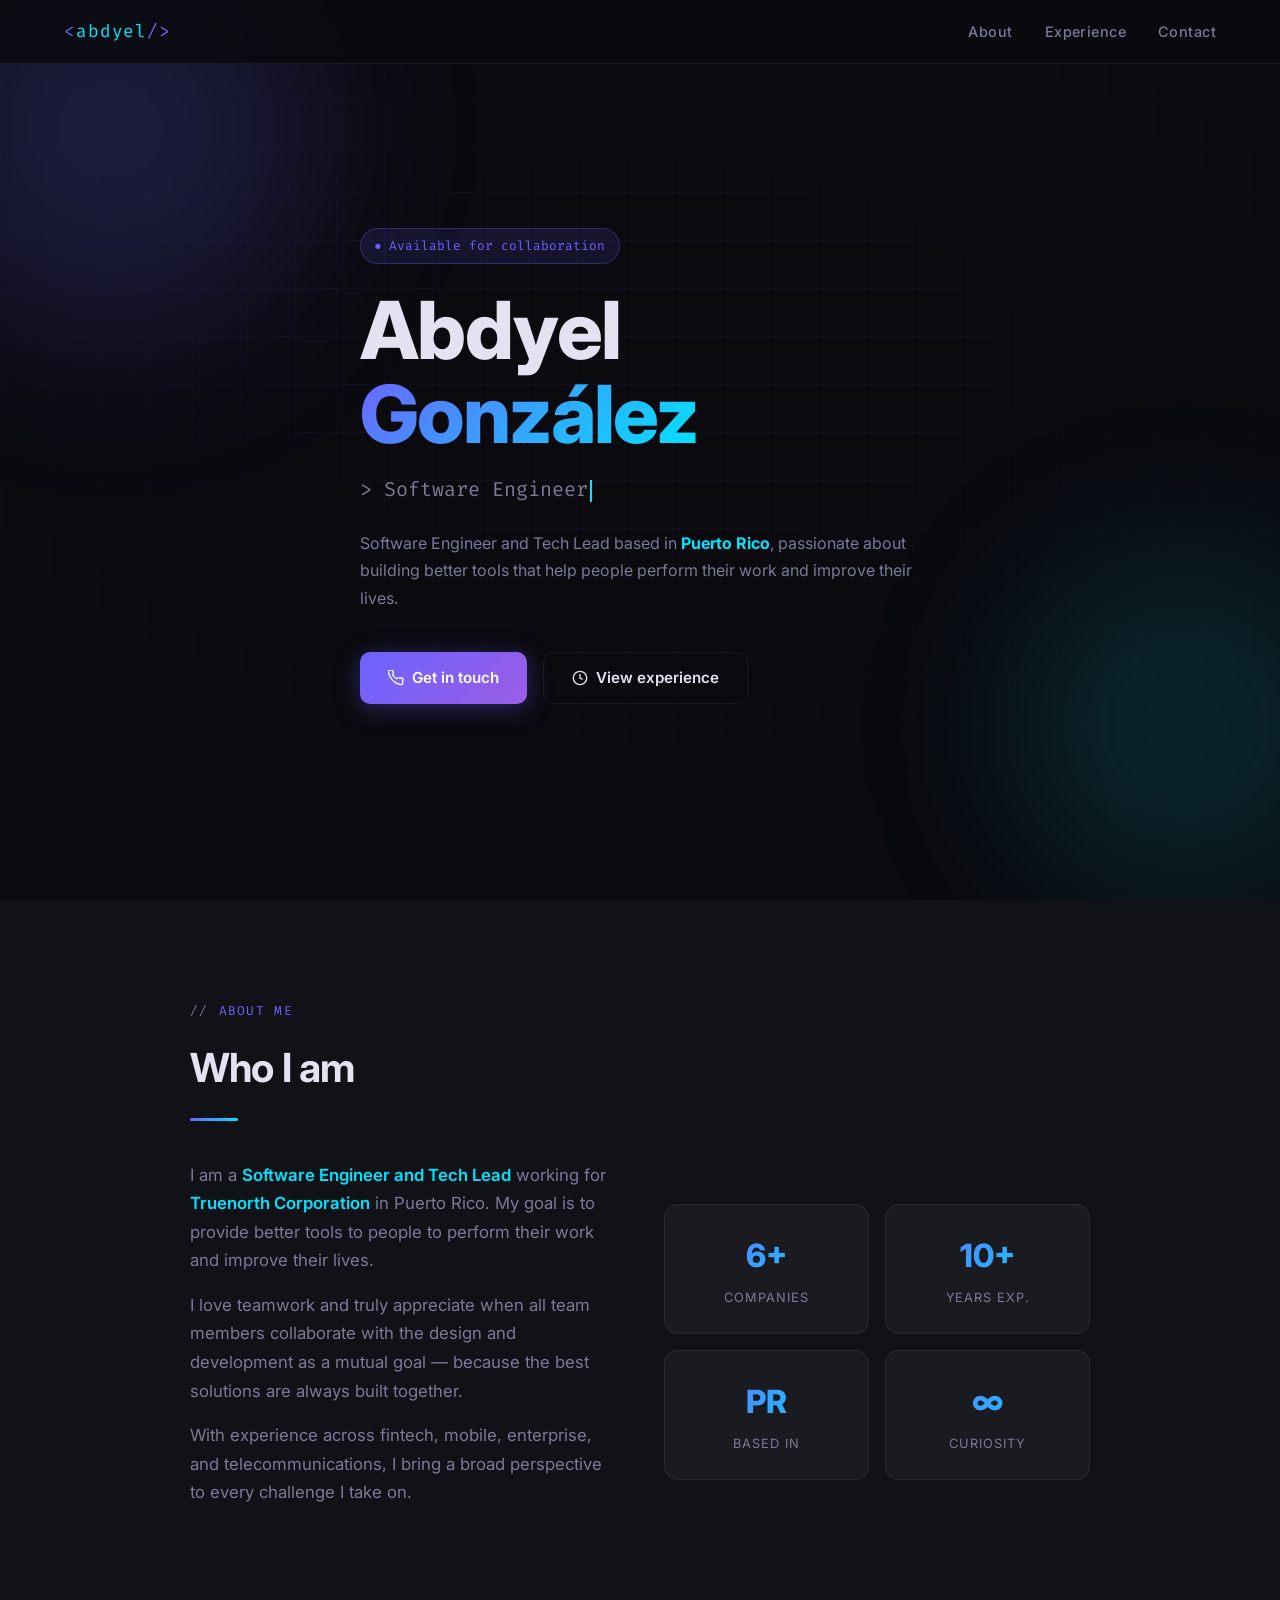
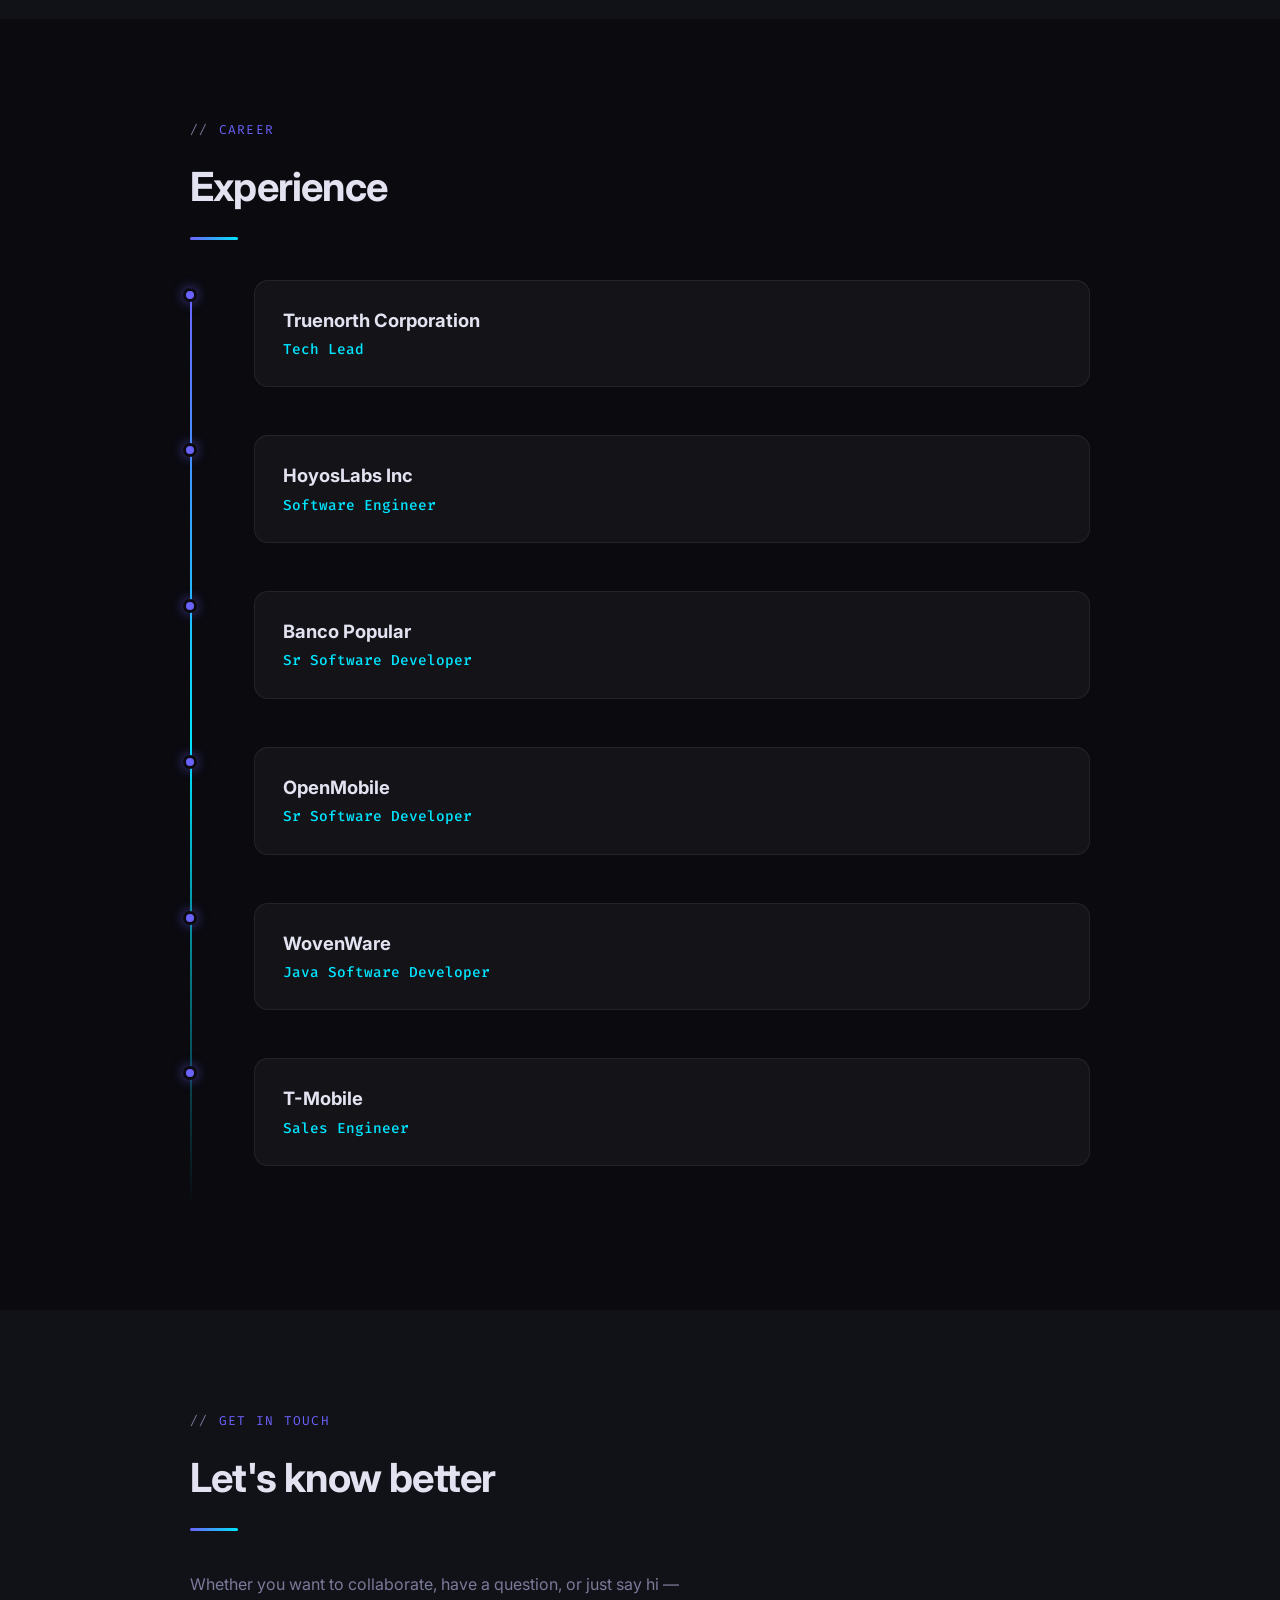
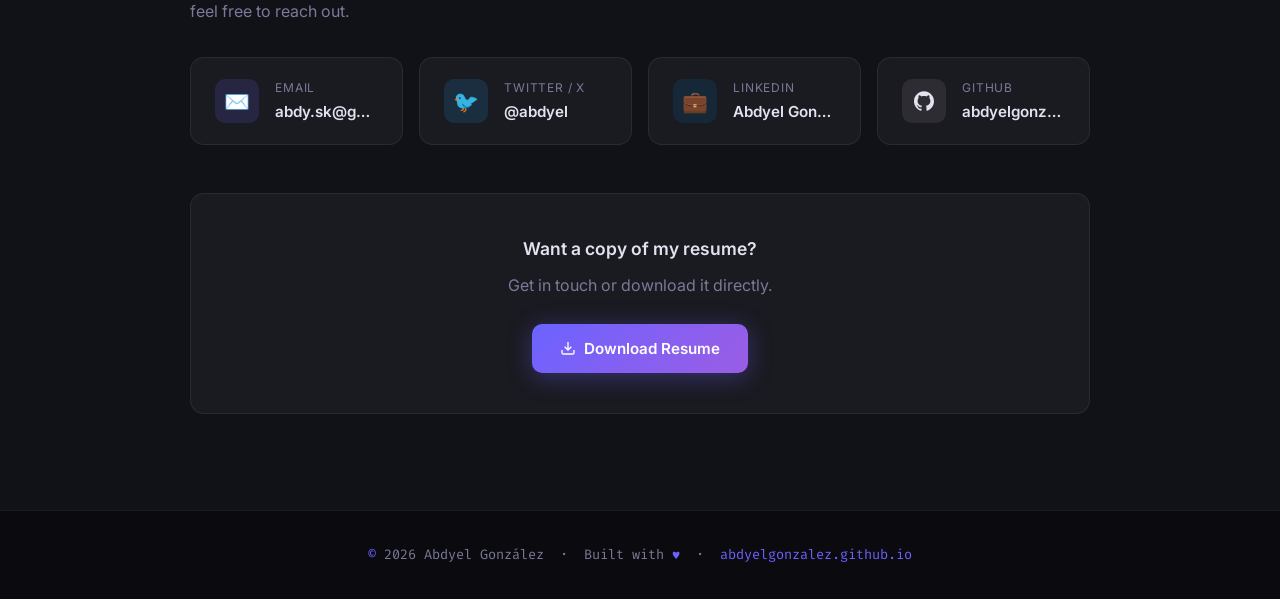
==== index.html @ fe887ec4 "Add files via upload" ====
<!DOCTYPE html>
<html lang="en">
<head>
  <meta charset="UTF-8" />
  <meta name="viewport" content="width=device-width, initial-scale=1.0" />
  <title>Abdyel González — Software Engineer & Tech Lead</title>
  <link rel="preconnect" href="https://fonts.googleapis.com" />
  <link rel="preconnect" href="https://fonts.gstatic.com" crossorigin />
  <link href="https://fonts.googleapis.com/css2?family=Inter:wght@300;400;500;600;700;800&family=Fira+Code:wght@400;500&display=swap" rel="stylesheet" />
  <style>
    *, *::before, *::after { box-sizing: border-box; margin: 0; padding: 0; }

    :root {
      --bg:        #0a0a0f;
      --bg2:       #111118;
      --bg3:       #16161f;
      --border:    rgba(255,255,255,0.07);
      --accent:    #6c63ff;
      --accent2:   #00e5ff;
      --text:      #e2e2f0;
      --muted:     #7a7a99;
      --card:      rgba(255,255,255,0.04);
      --radius:    14px;
      --nav-h:     64px;
    }

    html { scroll-behavior: smooth; }

    body {
      font-family: 'Inter', sans-serif;
      background: var(--bg);
      color: var(--text);
      line-height: 1.7;
      overflow-x: hidden;
    }

    ::-webkit-scrollbar { width: 6px; }
    ::-webkit-scrollbar-track { background: var(--bg); }
    ::-webkit-scrollbar-thumb { background: var(--accent); border-radius: 3px; }

    /* NAV */
    nav {
      position: fixed; top: 0; left: 0; right: 0; z-index: 100;
      height: var(--nav-h);
      display: flex; align-items: center; justify-content: space-between;
      padding: 0 clamp(1.5rem, 5vw, 5rem);
      background: rgba(10,10,15,0.85);
      backdrop-filter: blur(14px);
      border-bottom: 1px solid var(--border);
    }

    .nav-logo {
      font-family: 'Fira Code', monospace;
      font-size: 1.1rem;
      color: var(--accent2);
      text-decoration: none;
      letter-spacing: 0.05em;
    }
    .nav-logo span { color: var(--accent); }

    .nav-links {
      display: flex; gap: 2rem; list-style: none;
    }
    .nav-links a {
      color: var(--muted);
      text-decoration: none;
      font-size: 0.9rem;
      font-weight: 500;
      letter-spacing: 0.03em;
      transition: color 0.2s;
      position: relative;
    }
    .nav-links a::after {
      content: '';
      position: absolute; bottom: -3px; left: 0; right: 0; height: 2px;
      background: var(--accent);
      transform: scaleX(0);
      transition: transform 0.2s;
    }
    .nav-links a:hover { color: var(--text); }
    .nav-links a:hover::after { transform: scaleX(1); }

    .hamburger {
      display: none; flex-direction: column; gap: 5px;
      cursor: pointer; background: none; border: none; padding: 4px;
    }
    .hamburger span {
      display: block; width: 24px; height: 2px;
      background: var(--text); border-radius: 2px; transition: 0.3s;
    }
    .hamburger.open span:nth-child(1) { transform: translateY(7px) rotate(45deg); }
    .hamburger.open span:nth-child(2) { opacity: 0; }
    .hamburger.open span:nth-child(3) { transform: translateY(-7px) rotate(-45deg); }

    /* HERO */
    #hero {
      min-height: 100vh;
      display: flex; align-items: center; justify-content: center;
      padding: calc(var(--nav-h) + 2rem) clamp(1.5rem, 5vw, 5rem) 4rem;
      position: relative;
      overflow: hidden;
    }

    #hero::before {
      content: '';
      position: absolute; inset: 0;
      background-image:
        linear-gradient(rgba(108,99,255,0.06) 1px, transparent 1px),
        linear-gradient(90deg, rgba(108,99,255,0.06) 1px, transparent 1px);
      background-size: 48px 48px;
      mask-image: radial-gradient(ellipse 80% 60% at 50% 40%, black 30%, transparent 100%);
      pointer-events: none;
    }

    .orb {
      position: absolute; border-radius: 50%;
      filter: blur(80px); pointer-events: none;
    }
    .orb1 { width: 420px; height: 420px; background: rgba(108,99,255,0.18); top: -80px; left: -100px; }
    .orb2 { width: 350px; height: 350px; background: rgba(0,229,255,0.12); bottom: 0; right: -80px; }

    .hero-inner { max-width: 800px; position: relative; z-index: 1; }

    .hero-badge {
      display: inline-flex; align-items: center; gap: 8px;
      background: rgba(108,99,255,0.12);
      border: 1px solid rgba(108,99,255,0.3);
      color: var(--accent);
      font-family: 'Fira Code', monospace;
      font-size: 0.8rem;
      padding: 6px 14px;
      border-radius: 100px;
      margin-bottom: 1.5rem;
      animation: fadeUp 0.6s ease both;
    }
    .hero-badge::before { content: '●'; font-size: 0.6rem; animation: pulse 2s infinite; }

    @keyframes pulse { 0%,100% { opacity:1; } 50% { opacity:0.3; } }

    .hero-name {
      font-size: clamp(2.8rem, 7vw, 5rem);
      font-weight: 800;
      line-height: 1.05;
      letter-spacing: -0.02em;
      animation: fadeUp 0.6s 0.1s ease both;
    }
    .hero-name .highlight {
      background: linear-gradient(135deg, var(--accent), var(--accent2));
      -webkit-background-clip: text;
      -webkit-text-fill-color: transparent;
      background-clip: text;
    }

    .hero-title {
      margin-top: 1rem;
      font-size: clamp(1rem, 2.5vw, 1.25rem);
      color: var(--muted);
      font-family: 'Fira Code', monospace;
      animation: fadeUp 0.6s 0.2s ease both;
    }
    .cursor {
      display: inline-block;
      width: 2px; height: 1.1em;
      background: var(--accent2);
      margin-left: 2px;
      vertical-align: text-bottom;
      animation: blink 1s step-end infinite;
    }
    @keyframes blink { 0%,100% { opacity:1; } 50% { opacity:0; } }

    .hero-bio {
      margin-top: 1.5rem;
      max-width: 560px;
      color: var(--muted);
      font-size: 1rem;
      animation: fadeUp 0.6s 0.3s ease both;
    }

    .hero-actions {
      display: flex; flex-wrap: wrap; gap: 1rem;
      margin-top: 2.5rem;
      animation: fadeUp 0.6s 0.4s ease both;
    }

    .btn {
      display: inline-flex; align-items: center; gap: 8px;
      padding: 0.75rem 1.75rem;
      border-radius: 10px;
      font-weight: 600; font-size: 0.95rem;
      text-decoration: none;
      transition: transform 0.2s, box-shadow 0.2s;
      cursor: pointer; border: none;
    }
    .btn:hover { transform: translateY(-2px); }
    .btn-primary {
      background: linear-gradient(135deg, var(--accent), #9b5de5);
      color: #fff;
      box-shadow: 0 4px 24px rgba(108,99,255,0.35);
    }
    .btn-primary:hover { box-shadow: 0 8px 32px rgba(108,99,255,0.5); }
    .btn-outline {
      background: transparent;
      color: var(--text);
      border: 1px solid var(--border);
    }
    .btn-outline:hover { border-color: var(--accent); color: var(--accent); }

    /* SECTIONS */
    section { padding: 6rem clamp(1.5rem, 5vw, 5rem); }
    .section-inner { max-width: 900px; margin: 0 auto; }

    .section-label {
      display: inline-flex; align-items: center; gap: 10px;
      font-family: 'Fira Code', monospace;
      font-size: 0.8rem;
      color: var(--accent);
      letter-spacing: 0.1em;
      text-transform: uppercase;
      margin-bottom: 0.75rem;
    }
    .section-label::before { content: '//'; color: var(--muted); }

    .section-title {
      font-size: clamp(1.8rem, 4vw, 2.5rem);
      font-weight: 700;
      letter-spacing: -0.02em;
      margin-bottom: 1rem;
    }

    .divider {
      width: 48px; height: 3px;
      background: linear-gradient(90deg, var(--accent), var(--accent2));
      border-radius: 2px;
      margin-bottom: 2.5rem;
    }

    /* ABOUT */
    #about { background: var(--bg2); }

    .about-grid {
      display: grid;
      grid-template-columns: 1fr 1fr;
      gap: 3rem;
      align-items: center;
    }

    .about-text p {
      color: var(--muted);
      font-size: 1.05rem;
      margin-bottom: 1rem;
    }
    .about-text strong { color: var(--accent2); font-weight: 600; }

    .about-stats {
      display: grid; grid-template-columns: 1fr 1fr; gap: 1rem;
    }
    .stat-card {
      background: var(--card);
      border: 1px solid var(--border);
      border-radius: var(--radius);
      padding: 1.5rem;
      text-align: center;
      transition: border-color 0.2s, transform 0.2s;
    }
    .stat-card:hover { border-color: var(--accent); transform: translateY(-4px); }
    .stat-num {
      font-size: 2rem; font-weight: 800;
      background: linear-gradient(135deg, var(--accent), var(--accent2));
      -webkit-background-clip: text; -webkit-text-fill-color: transparent; background-clip: text;
    }
    .stat-label { font-size: 0.8rem; color: var(--muted); margin-top: 4px; text-transform: uppercase; letter-spacing: 0.07em; }

    /* EXPERIENCE */
    #experience { background: var(--bg); }

    .timeline { position: relative; padding-left: 2rem; }
    .timeline::before {
      content: '';
      position: absolute; left: 0; top: 8px; bottom: 8px; width: 2px;
      background: linear-gradient(to bottom, var(--accent), var(--accent2), transparent);
    }

    .timeline-item {
      position: relative;
      padding: 0 0 3rem 2rem;
      opacity: 0;
      transform: translateX(-20px);
      transition: opacity 0.5s ease, transform 0.5s ease;
    }
    .timeline-item.visible { opacity: 1; transform: none; }

    .timeline-item::before {
      content: '';
      position: absolute; left: -2.45rem; top: 8px;
      width: 14px; height: 14px;
      border-radius: 50%;
      background: var(--accent);
      border: 3px solid var(--bg);
      box-shadow: 0 0 12px rgba(108,99,255,0.6);
    }

    .timeline-card {
      background: var(--card);
      border: 1px solid var(--border);
      border-radius: var(--radius);
      padding: 1.5rem 1.75rem;
      transition: border-color 0.2s, transform 0.2s;
    }
    .timeline-card:hover { border-color: var(--accent); transform: translateX(4px); }

    .timeline-company { font-size: 1.15rem; font-weight: 700; color: var(--text); }
    .timeline-role {
      font-size: 0.9rem; font-weight: 500;
      color: var(--accent2);
      margin-top: 2px;
      font-family: 'Fira Code', monospace;
    }

    /* CONTACT */
    #contact { background: var(--bg2); }

    .contact-grid {
      display: grid;
      grid-template-columns: repeat(auto-fit, minmax(200px, 1fr));
      gap: 1rem;
      margin-top: 2rem;
    }

    .contact-card {
      display: flex; align-items: center; gap: 1rem;
      background: var(--card);
      border: 1px solid var(--border);
      border-radius: var(--radius);
      padding: 1.25rem 1.5rem;
      text-decoration: none;
      color: var(--text);
      transition: border-color 0.2s, transform 0.2s, background 0.2s;
    }
    .contact-card:hover {
      border-color: var(--accent);
      transform: translateY(-4px);
      background: rgba(108,99,255,0.06);
    }
    .contact-icon {
      width: 44px; height: 44px;
      border-radius: 10px;
      display: flex; align-items: center; justify-content: center;
      font-size: 1.3rem; flex-shrink: 0;
    }
    .contact-icon.email    { background: rgba(108,99,255,0.15); }
    .contact-icon.twitter  { background: rgba(29,161,242,0.15); }
    .contact-icon.linkedin { background: rgba(0,119,181,0.15); }
    .contact-icon.github   { background: rgba(255,255,255,0.08); }

    .contact-label { font-size: 0.75rem; color: var(--muted); text-transform: uppercase; letter-spacing: 0.07em; }
    .contact-value { font-weight: 600; font-size: 0.95rem; overflow: hidden; text-overflow: ellipsis; white-space: nowrap; }
    .contact-card > div:last-child { min-width: 0; overflow: hidden; }

    .resume-cta {
      margin-top: 3rem; padding: 2.5rem;
      background: var(--card);
      border: 1px solid var(--border);
      border-radius: var(--radius);
      text-align: center;
    }
    .resume-cta p:first-child { font-size: 1.1rem; font-weight: 600; margin-bottom: 0.5rem; }
    .resume-cta p:last-of-type { color: var(--muted); margin-bottom: 1.5rem; }

    /* FOOTER */
    footer {
      text-align: center;
      padding: 2rem;
      border-top: 1px solid var(--border);
      color: var(--muted);
      font-size: 0.85rem;
      font-family: 'Fira Code', monospace;
    }
    footer span { color: var(--accent); }

    /* ANIMATIONS */
    @keyframes fadeUp {
      from { opacity: 0; transform: translateY(24px); }
      to   { opacity: 1; transform: translateY(0); }
    }

    .fade-in {
      opacity: 0; transform: translateY(24px);
      transition: opacity 0.6s ease, transform 0.6s ease;
    }
    .fade-in.visible { opacity: 1; transform: none; }

    /* RESPONSIVE */
    @media (max-width: 700px) {
      .nav-links {
        display: none; position: absolute; top: var(--nav-h); left: 0; right: 0;
        flex-direction: column; gap: 0;
        background: var(--bg2); border-bottom: 1px solid var(--border);
      }
      .nav-links.open { display: flex; }
      .nav-links li a { display: block; padding: 1rem 2rem; border-bottom: 1px solid var(--border); }
      .hamburger { display: flex; }
      .about-grid { grid-template-columns: 1fr; }
    }
  </style>
</head>
<body>

  <!-- NAV -->
  <nav>
    <a class="nav-logo" href="#hero"><span>&lt;</span>abdyel<span>/&gt;</span></a>
    <button class="hamburger" id="hamburger" aria-label="Menu">
      <span></span><span></span><span></span>
    </button>
    <ul class="nav-links" id="navLinks">
      <li><a href="#about">About</a></li>
      <li><a href="#experience">Experience</a></li>
      <li><a href="#contact">Contact</a></li>
    </ul>
  </nav>

  <!-- HERO -->
  <section id="hero">
    <div class="orb orb1"></div>
    <div class="orb orb2"></div>
    <div class="hero-inner">
      <div class="hero-badge">Available for collaboration</div>
      <h1 class="hero-name">
        Abdyel<br><span class="highlight">González</span>
      </h1>
      <p class="hero-title">
        &gt;&nbsp;<span id="typed"></span><span class="cursor"></span>
      </p>
      <p class="hero-bio">
        Software Engineer and Tech Lead based in <strong style="color:var(--accent2)">Puerto Rico</strong>,
        passionate about building better tools that help people perform their work and improve their lives.
      </p>
      <div class="hero-actions">
        <a href="#contact" class="btn btn-primary">
          <svg width="16" height="16" fill="none" stroke="currentColor" stroke-width="2" viewBox="0 0 24 24"><path d="M22 16.92v3a2 2 0 01-2.18 2 19.79 19.79 0 01-8.63-3.07A19.5 19.5 0 013.07 9.8 19.79 19.79 0 01.22 1.17 2 2 0 012.22 0h3a2 2 0 012 1.72c.127.96.361 1.903.7 2.81a2 2 0 01-.45 2.11L6.91 7.09a16 16 0 006 6l.66-.66a2 2 0 012.11-.45c.907.339 1.85.573 2.81.7A2 2 0 0122 14.92z"/></svg>
          Get in touch
        </a>
        <a href="#experience" class="btn btn-outline">
          <svg width="16" height="16" fill="none" stroke="currentColor" stroke-width="2" viewBox="0 0 24 24"><circle cx="12" cy="12" r="10"/><polyline points="12 6 12 12 16 14"/></svg>
          View experience
        </a>
      </div>
    </div>
  </section>

  <!-- ABOUT -->
  <section id="about">
    <div class="section-inner">
      <p class="section-label fade-in">About me</p>
      <h2 class="section-title fade-in">Who I am</h2>
      <div class="divider fade-in"></div>
      <div class="about-grid">
        <div class="about-text fade-in">
          <p>
            I am a <strong>Software Engineer and Tech Lead</strong> working for
            <strong>Truenorth Corporation</strong> in Puerto Rico. My goal is to
            provide better tools to people to perform their work and improve their lives.
          </p>
          <p>
            I love teamwork and truly appreciate when all team members collaborate
            with the design and development as a mutual goal — because the best
            solutions are always built together.
          </p>
          <p>
            With experience across fintech, mobile, enterprise, and telecommunications,
            I bring a broad perspective to every challenge I take on.
          </p>
        </div>
        <div class="about-stats fade-in">
          <div class="stat-card">
            <div class="stat-num">6+</div>
            <div class="stat-label">Companies</div>
          </div>
          <div class="stat-card">
            <div class="stat-num">10+</div>
            <div class="stat-label">Years exp.</div>
          </div>
          <div class="stat-card">
            <div class="stat-num">PR</div>
            <div class="stat-label">Based in</div>
          </div>
          <div class="stat-card">
            <div class="stat-num">∞</div>
            <div class="stat-label">Curiosity</div>
          </div>
        </div>
      </div>
    </div>
  </section>

  <!-- EXPERIENCE -->
  <section id="experience">
    <div class="section-inner">
      <p class="section-label fade-in">Career</p>
      <h2 class="section-title fade-in">Experience</h2>
      <div class="divider fade-in"></div>
      <div class="timeline">

        <div class="timeline-item">
          <div class="timeline-card">
            <div class="timeline-company">Truenorth Corporation</div>
            <div class="timeline-role">Tech Lead</div>
          </div>
        </div>

        <div class="timeline-item">
          <div class="timeline-card">
            <div class="timeline-company">HoyosLabs Inc</div>
            <div class="timeline-role">Software Engineer</div>
          </div>
        </div>

        <div class="timeline-item">
          <div class="timeline-card">
            <div class="timeline-company">Banco Popular</div>
            <div class="timeline-role">Sr Software Developer</div>
          </div>
        </div>

        <div class="timeline-item">
          <div class="timeline-card">
            <div class="timeline-company">OpenMobile</div>
            <div class="timeline-role">Sr Software Developer</div>
          </div>
        </div>

        <div class="timeline-item">
          <div class="timeline-card">
            <div class="timeline-company">WovenWare</div>
            <div class="timeline-role">Java Software Developer</div>
          </div>
        </div>

        <div class="timeline-item">
          <div class="timeline-card">
            <div class="timeline-company">T-Mobile</div>
            <div class="timeline-role">Sales Engineer</div>
          </div>
        </div>

      </div>
    </div>
  </section>

  <!-- CONTACT -->
  <section id="contact">
    <div class="section-inner">
      <p class="section-label fade-in">Get in touch</p>
      <h2 class="section-title fade-in">Let's know better</h2>
      <div class="divider fade-in"></div>
      <p class="fade-in" style="color:var(--muted); max-width:500px;">
        Whether you want to collaborate, have a question, or just say hi — feel free to reach out.
      </p>
      <div class="contact-grid fade-in">
        <a href="mailto:abdy.sk@gmail.com" class="contact-card">
          <div class="contact-icon email">✉️</div>
          <div>
            <div class="contact-label">Email</div>
            <div class="contact-value">abdy.sk@gmail.com</div>
          </div>
        </a>
        <!-- Update the href below with your real Twitter/X handle -->
        <a href="https://twitter.com/abdyel" target="_blank" rel="noopener" class="contact-card">
          <div class="contact-icon twitter">🐦</div>
          <div>
            <div class="contact-label">Twitter / X</div>
            <div class="contact-value">@abdyel</div>
          </div>
        </a>
        <!-- Update the href below with your real LinkedIn URL -->
        <a href="https://linkedin.com/in/abdyelgonzalez" target="_blank" rel="noopener" class="contact-card">
          <div class="contact-icon linkedin">💼</div>
          <div>
            <div class="contact-label">LinkedIn</div>
            <div class="contact-value">Abdyel González</div>
          </div>
        </a>
        <!-- Update the href below with your real GitHub URL -->
        <a href="https://github.com/abdyelgonzalez" target="_blank" rel="noopener" class="contact-card">
          <div class="contact-icon github">
            <svg width="20" height="20" fill="currentColor" viewBox="0 0 24 24"><path d="M12 .297c-6.63 0-12 5.373-12 12 0 5.303 3.438 9.8 8.205 11.385.6.113.82-.258.82-.577 0-.285-.01-1.04-.015-2.04-3.338.724-4.042-1.61-4.042-1.61C4.422 18.07 3.633 17.7 3.633 17.7c-1.087-.744.084-.729.084-.729 1.205.084 1.838 1.236 1.838 1.236 1.07 1.835 2.809 1.305 3.495.998.108-.776.417-1.305.76-1.605-2.665-.3-5.466-1.332-5.466-5.93 0-1.31.465-2.38 1.235-3.22-.135-.303-.54-1.523.105-3.176 0 0 1.005-.322 3.3 1.23.96-.267 1.98-.399 3-.405 1.02.006 2.04.138 3 .405 2.28-1.552 3.285-1.23 3.285-1.23.645 1.653.24 2.873.12 3.176.765.84 1.23 1.91 1.23 3.22 0 4.61-2.805 5.625-5.475 5.92.42.36.81 1.096.81 2.22 0 1.606-.015 2.896-.015 3.286 0 .315.21.69.825.57C20.565 22.092 24 17.592 24 12.297c0-6.627-5.373-12-12-12"/></svg>
          </div>
          <div>
            <div class="contact-label">GitHub</div>
            <div class="contact-value">abdyelgonzalez</div>
          </div>
        </a>
      </div>

      <div class="resume-cta fade-in">
        <p>Want a copy of my resume?</p>
        <p>Get in touch or download it directly.</p>
        <!-- Replace href="#" with the path to your resume file, e.g. href="resume.pdf" -->
        <a href="#" class="btn btn-primary" style="display:inline-flex;">
          <svg width="16" height="16" fill="none" stroke="currentColor" stroke-width="2" viewBox="0 0 24 24"><path d="M21 15v4a2 2 0 01-2 2H5a2 2 0 01-2-2v-4"/><polyline points="7 10 12 15 17 10"/><line x1="12" y1="15" x2="12" y2="3"/></svg>
          Download Resume
        </a>
      </div>
    </div>
  </section>

  <!-- FOOTER -->
  <footer>
    <span>©</span> 2026 Abdyel González &nbsp;·&nbsp; Built with <span>♥</span> &nbsp;·&nbsp; <span>abdyelgonzalez.github.io</span>
  </footer>

  <script>
    // Hamburger menu
    const ham = document.getElementById('hamburger');
    const navEl = document.getElementById('navLinks');
    ham.addEventListener('click', () => {
      ham.classList.toggle('open');
      navEl.classList.toggle('open');
    });
    navEl.querySelectorAll('a').forEach(a => a.addEventListener('click', () => {
      ham.classList.remove('open');
      navEl.classList.remove('open');
    }));

    // Typing animation
    const roles = ['Software Engineer', 'Tech Lead', 'Problem Solver', 'Team Player'];
    let ri = 0, ci = 0, deleting = false;
    const typedEl = document.getElementById('typed');
    function type() {
      const current = roles[ri];
      if (!deleting) {
        typedEl.textContent = current.slice(0, ++ci);
        if (ci === current.length) { deleting = true; return setTimeout(type, 1800); }
      } else {
        typedEl.textContent = current.slice(0, --ci);
        if (ci === 0) { deleting = false; ri = (ri + 1) % roles.length; }
      }
      setTimeout(type, deleting ? 60 : 100);
    }
    type();

    // Scroll animations
    const observer = new IntersectionObserver((entries) => {
      entries.forEach(e => { if (e.isIntersecting) e.target.classList.add('visible'); });
    }, { threshold: 0.12 });

    document.querySelectorAll('.fade-in, .timeline-item').forEach(el => observer.observe(el));
  </script>
</body>
</html>
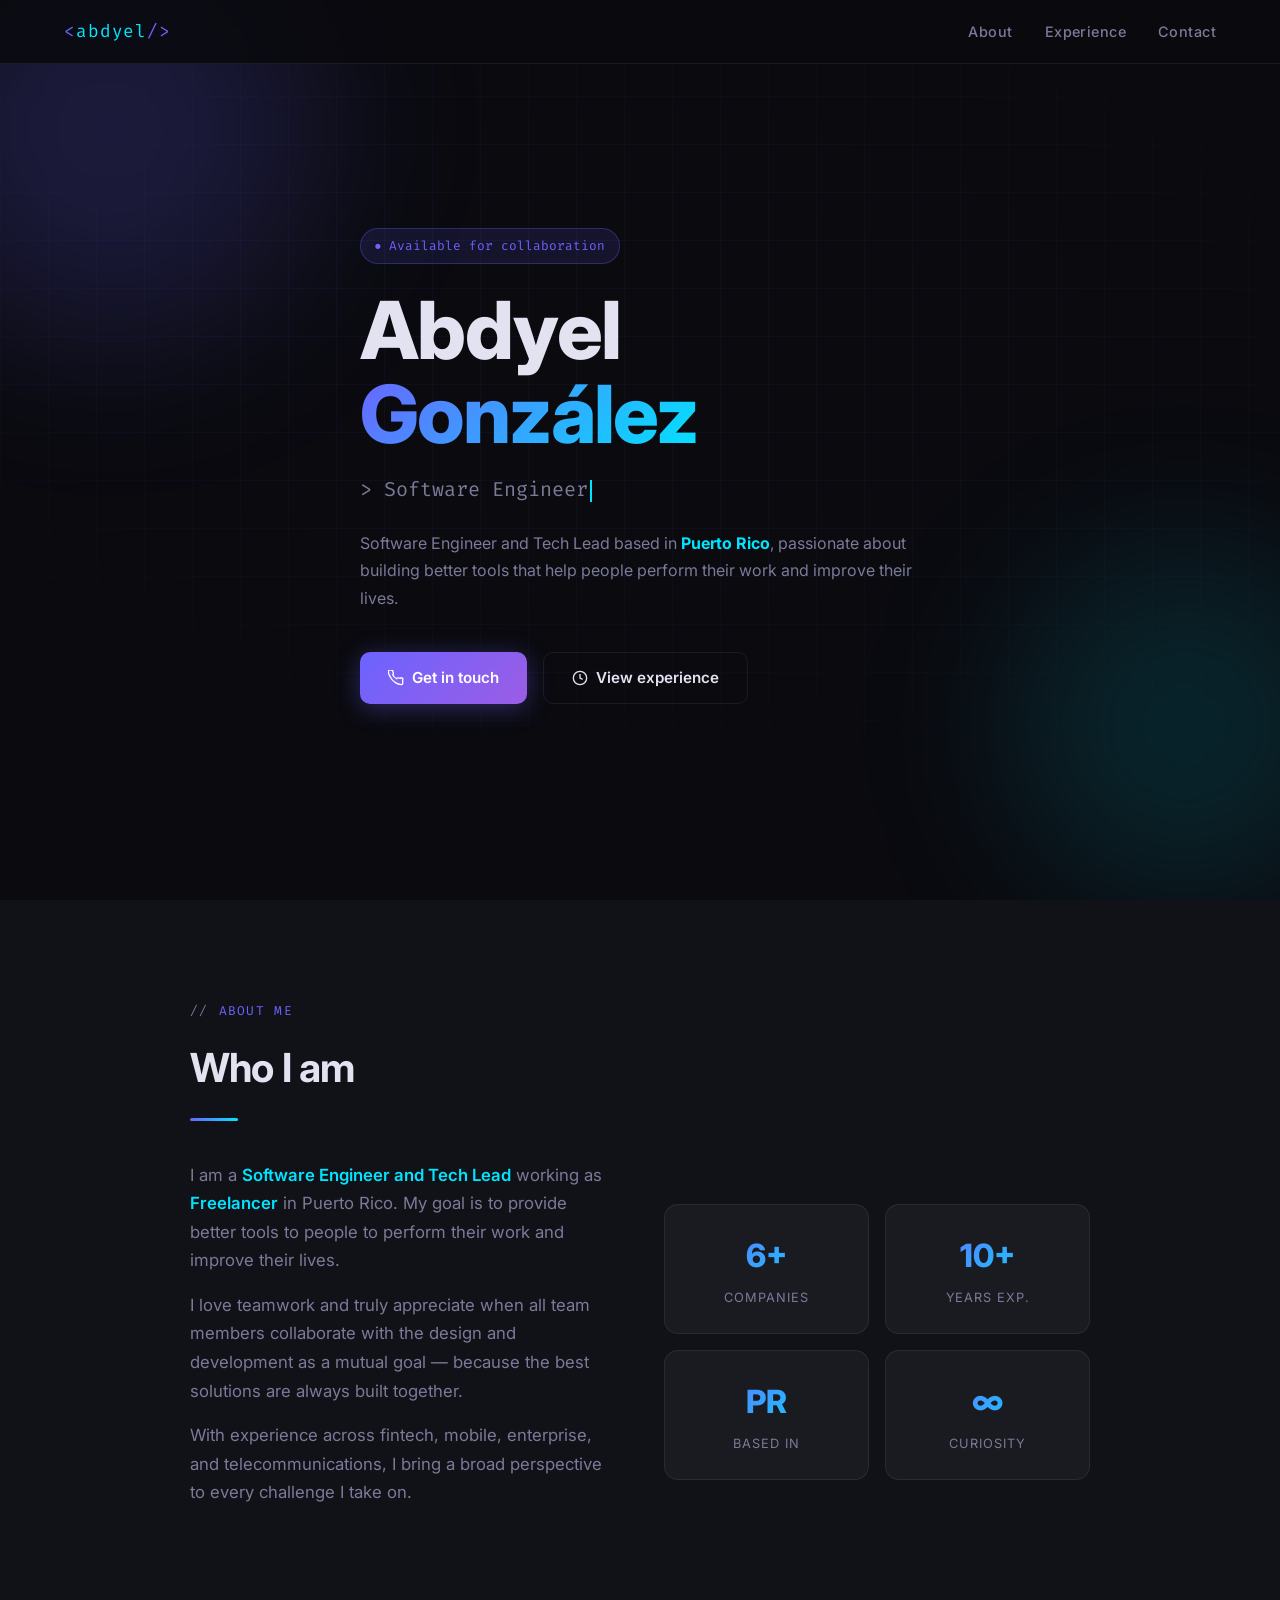
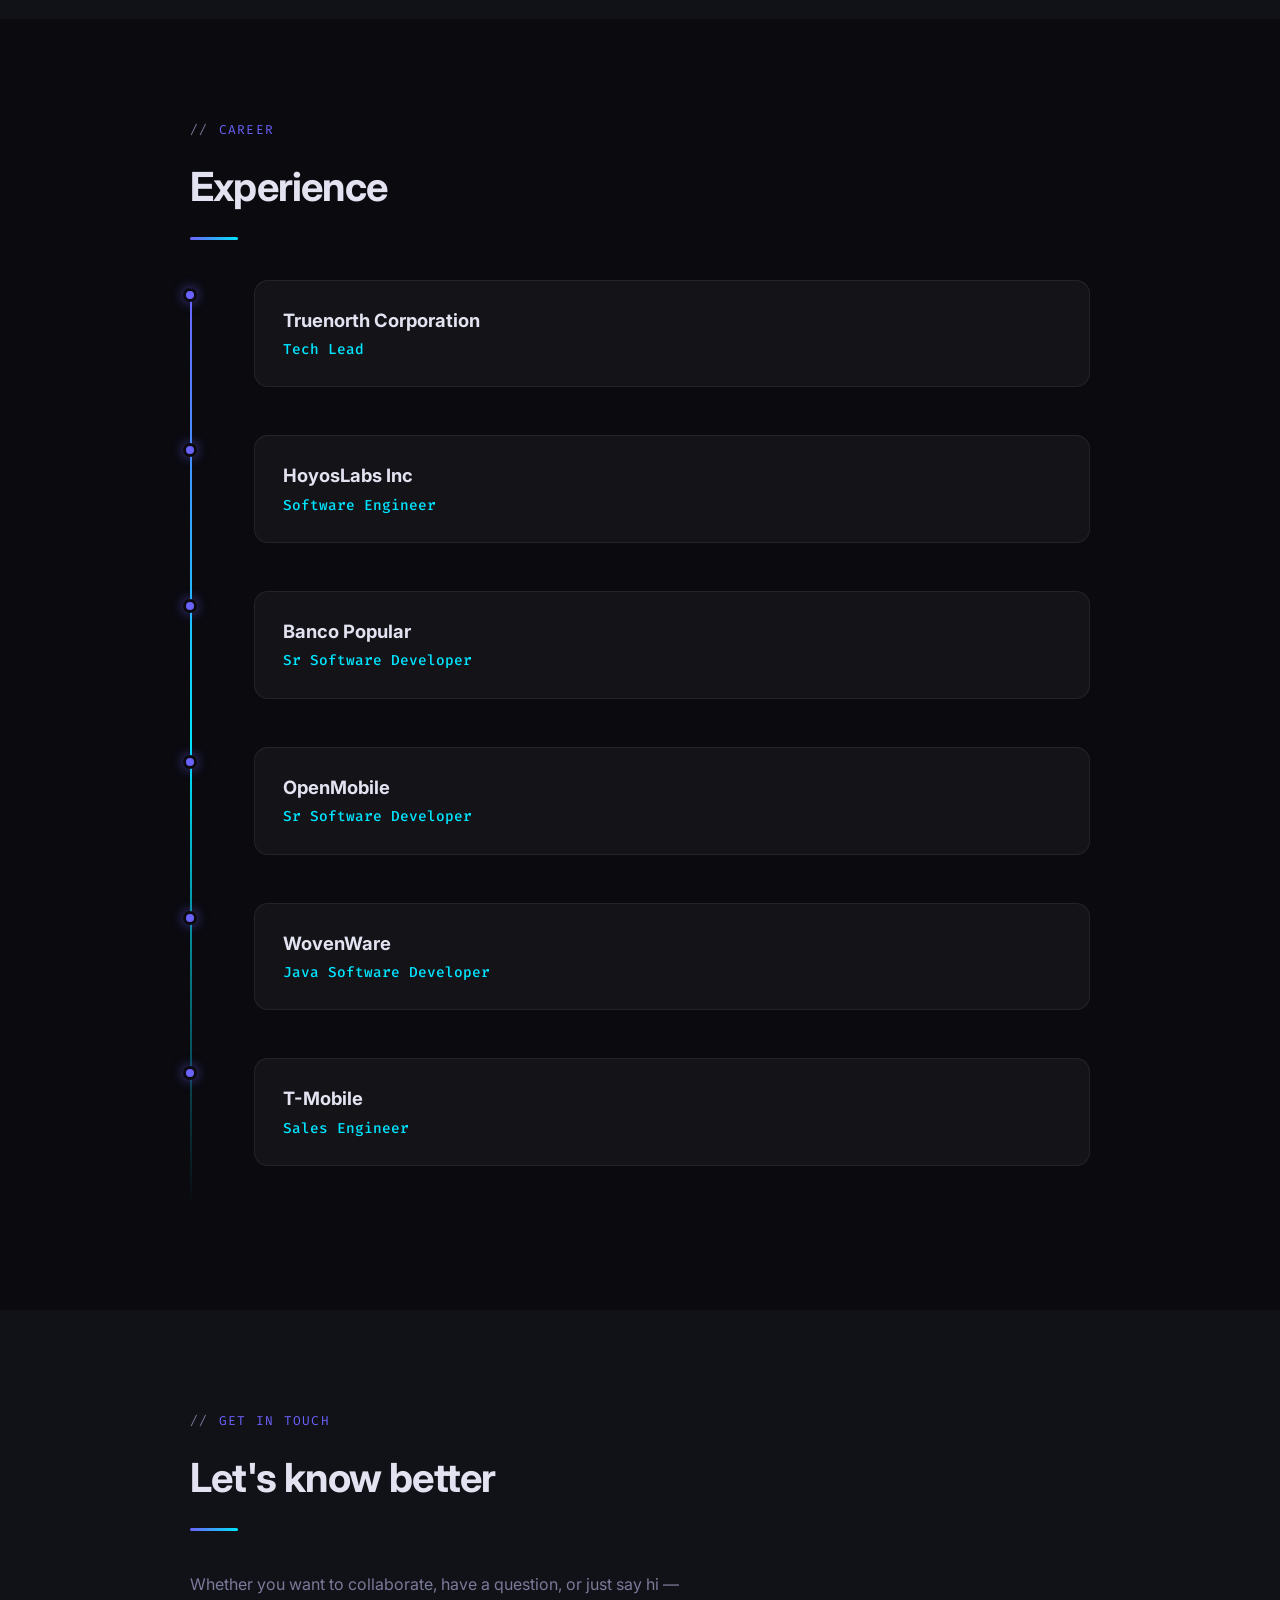
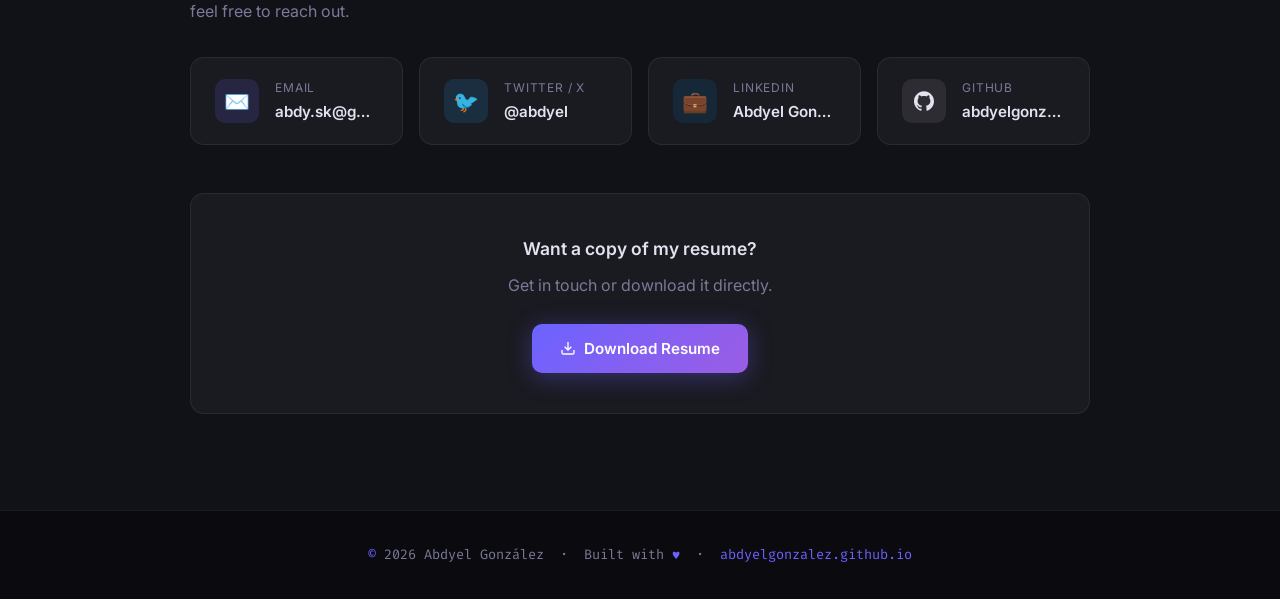
==== commit 1a5b353a: "change truenorth" ====
--- a/index.html
+++ b/index.html
@@ -456,8 +456,8 @@
       <div class="about-grid">
         <div class="about-text fade-in">
           <p>
-            I am a <strong>Software Engineer and Tech Lead</strong> working for
-            <strong>Truenorth Corporation</strong> in Puerto Rico. My goal is to
+            I am a <strong>Software Engineer and Tech Lead</strong> working as
+            <strong>Freelancer</strong> in Puerto Rico. My goal is to
             provide better tools to people to perform their work and improve their lives.
           </p>
           <p>
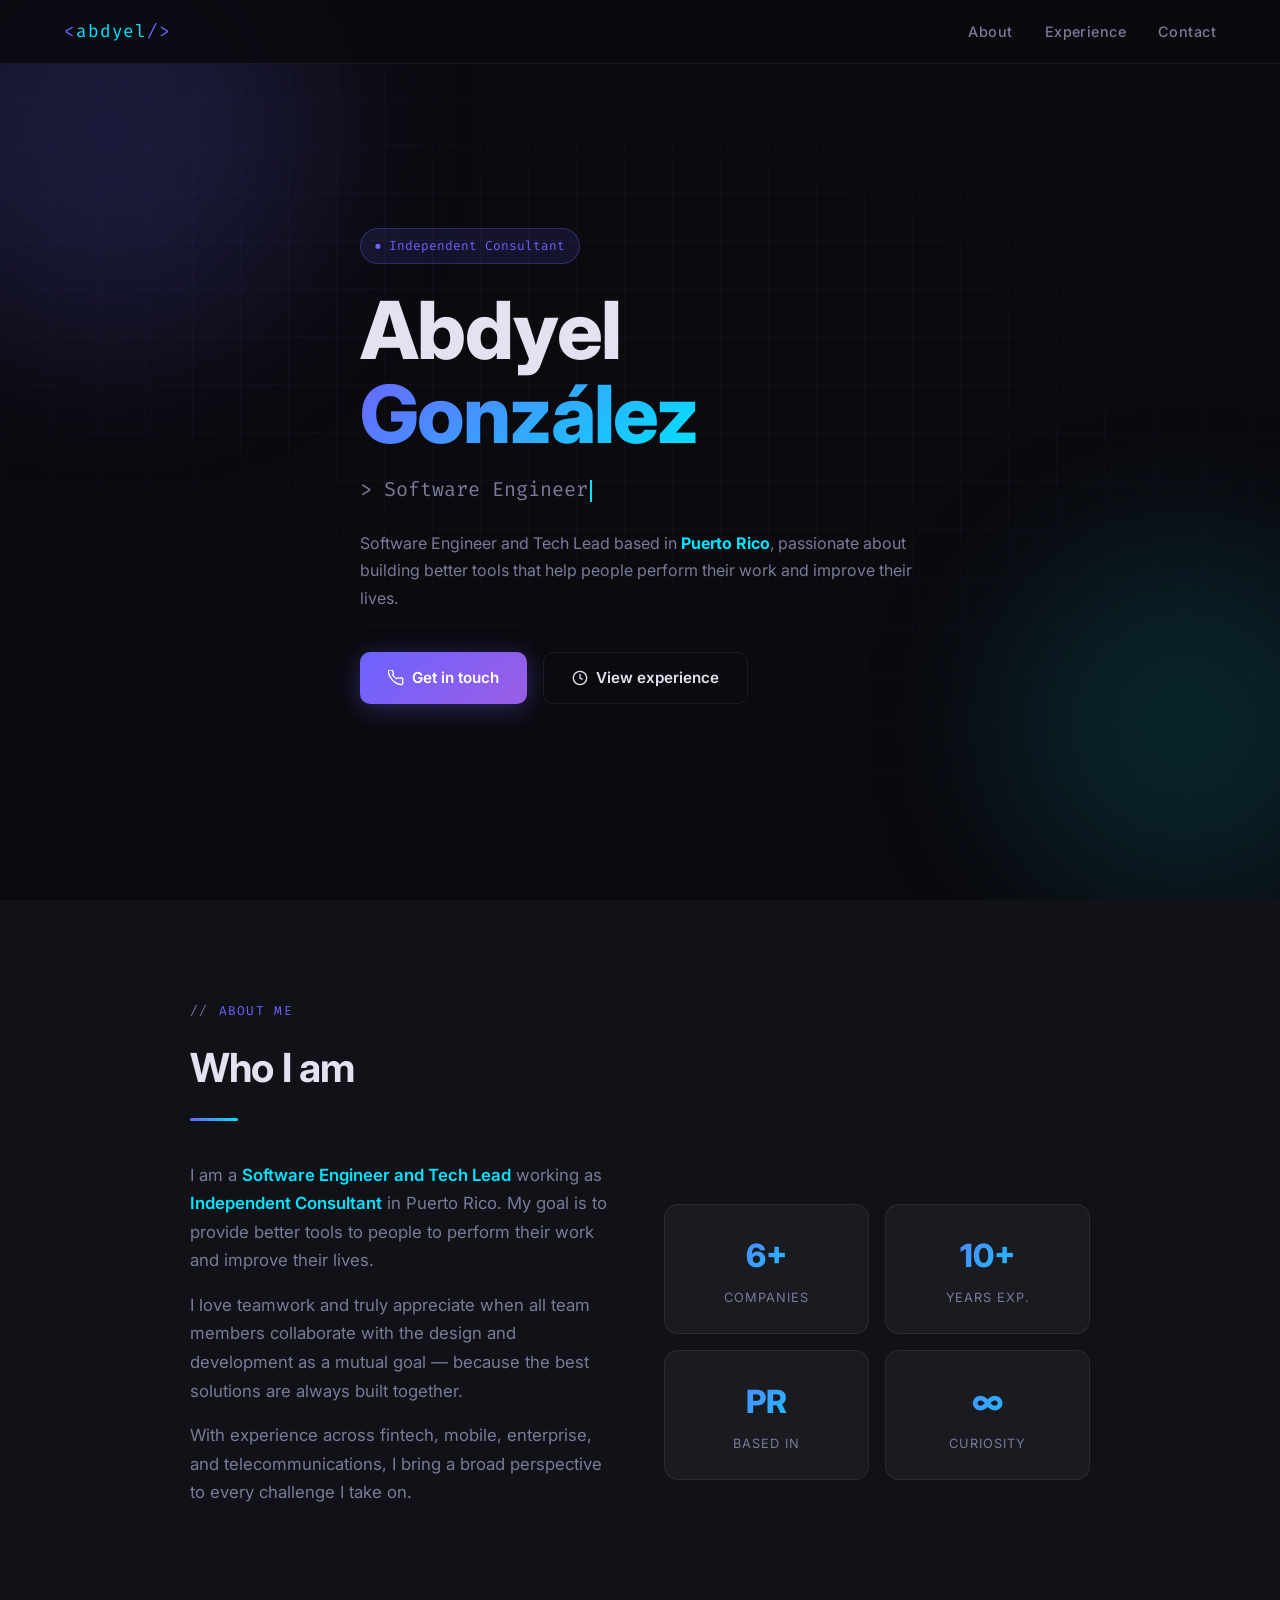
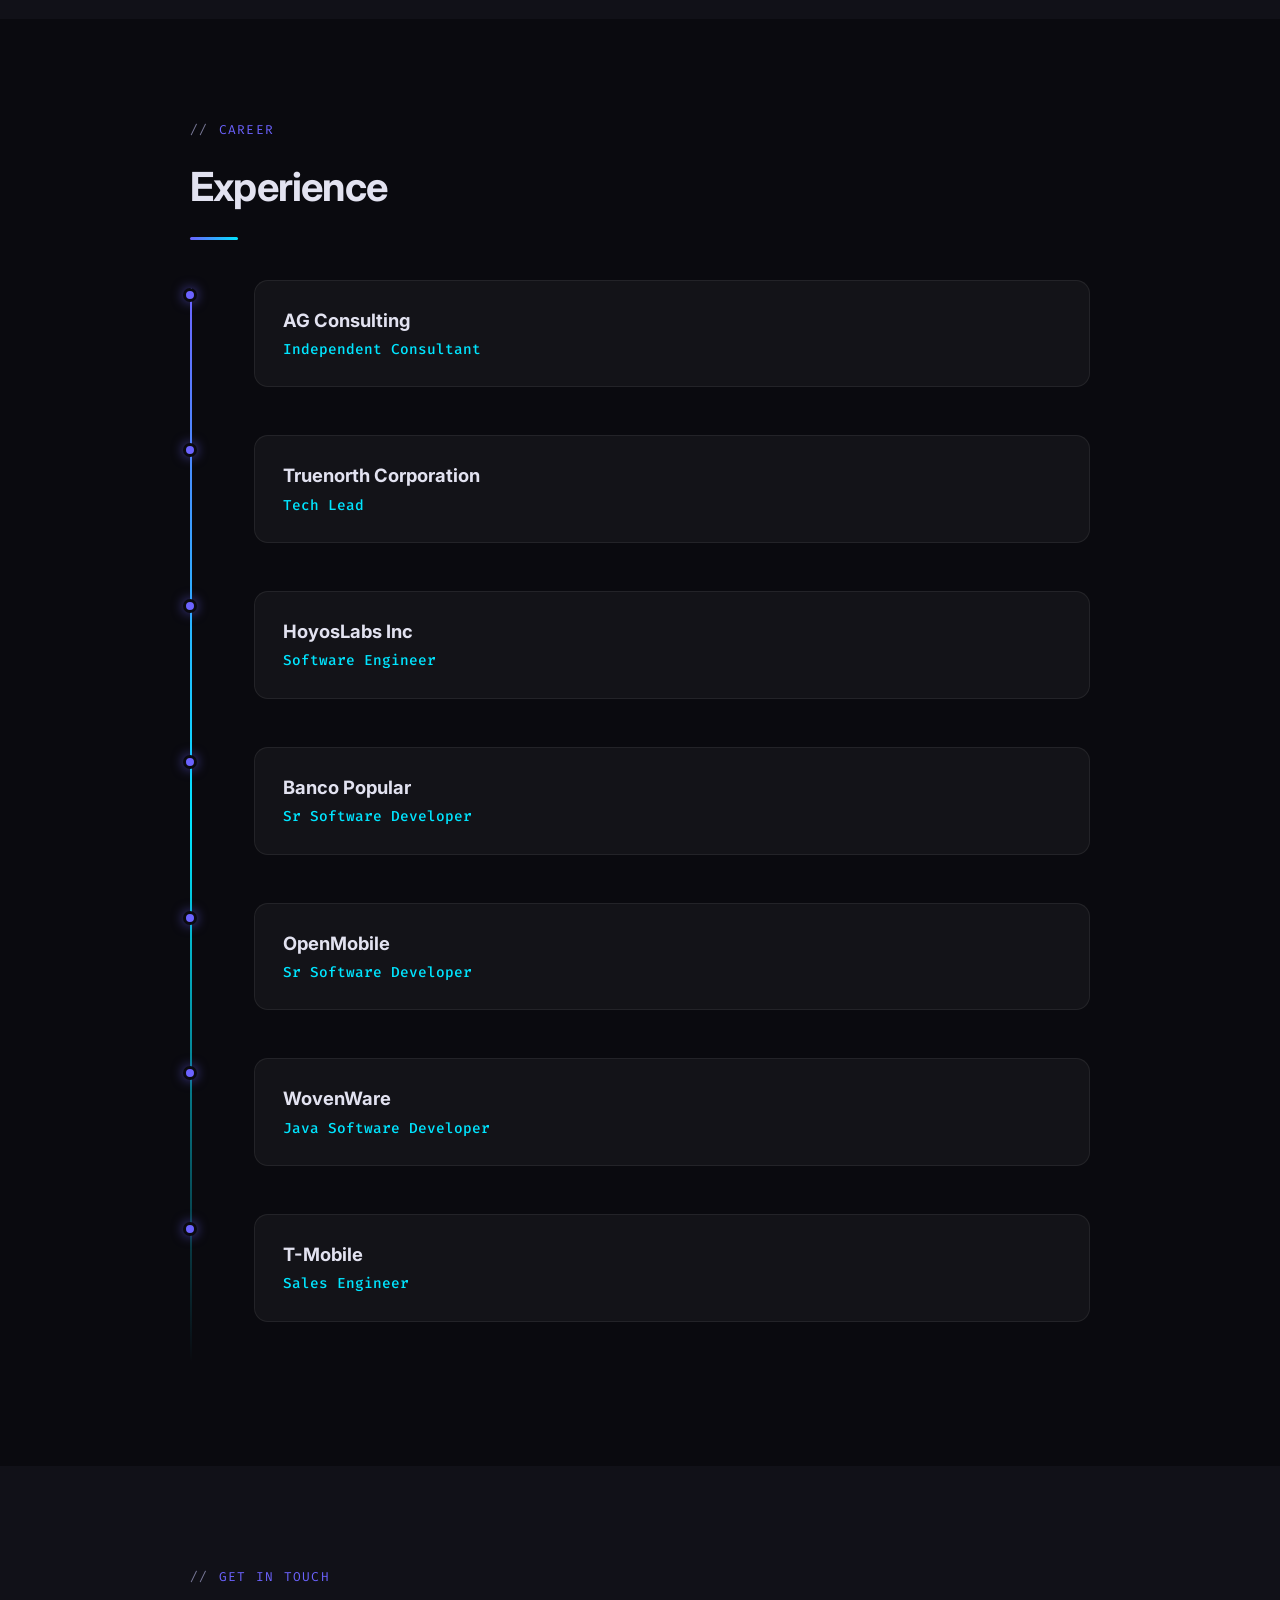
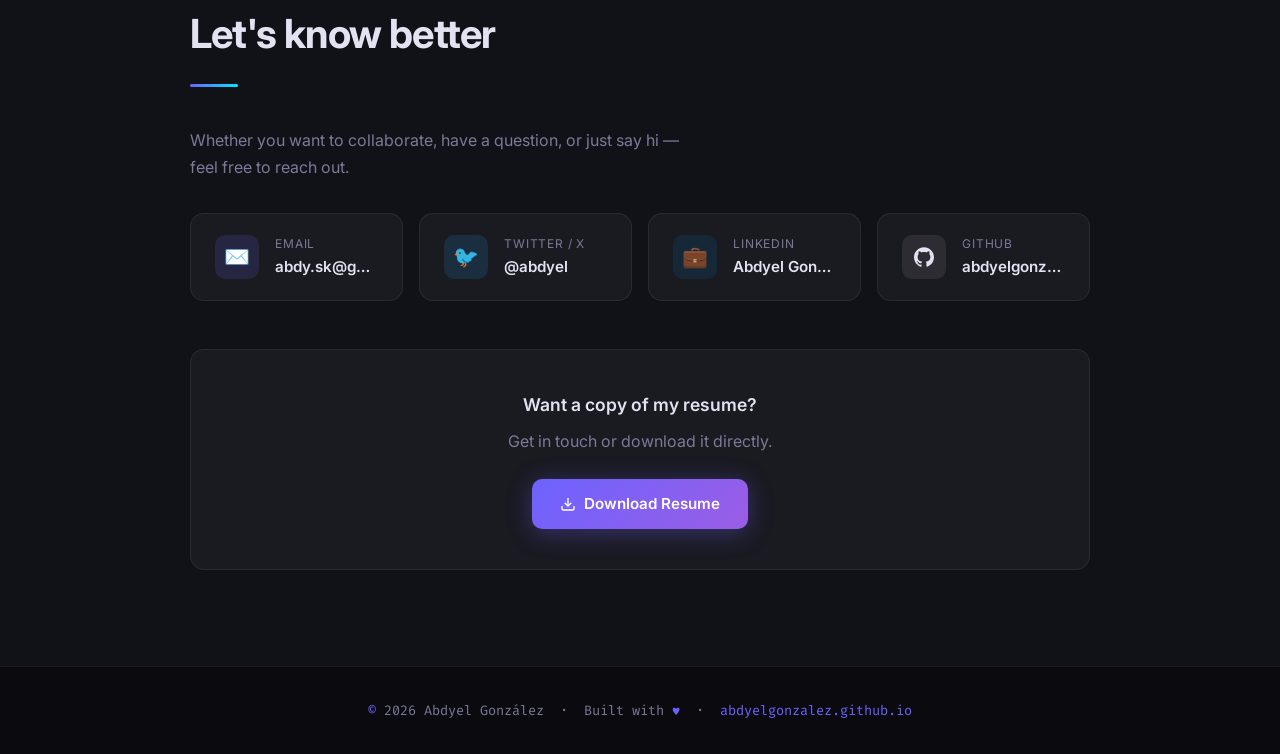
==== commit be82d385: "Cambios" ====
--- a/index.html
+++ b/index.html
@@ -423,7 +423,7 @@
     <div class="orb orb1"></div>
     <div class="orb orb2"></div>
     <div class="hero-inner">
-      <div class="hero-badge">Available for collaboration</div>
+      <div class="hero-badge">Independent Consultant</div>
       <h1 class="hero-name">
         Abdyel<br><span class="highlight">González</span>
       </h1>
@@ -457,7 +457,7 @@
         <div class="about-text fade-in">
           <p>
             I am a <strong>Software Engineer and Tech Lead</strong> working as
-            <strong>Freelancer</strong> in Puerto Rico. My goal is to
+            <strong>Independent Consultant</strong> in Puerto Rico. My goal is to
             provide better tools to people to perform their work and improve their lives.
           </p>
           <p>
@@ -499,6 +499,13 @@
       <h2 class="section-title fade-in">Experience</h2>
       <div class="divider fade-in"></div>
       <div class="timeline">
+
+        <div class="timeline-item">
+          <div class="timeline-card">
+            <div class="timeline-company">AG Consulting</div>
+            <div class="timeline-role">Independent Consultant</div>
+          </div>
+        </div>
 
         <div class="timeline-item">
           <div class="timeline-card">
@@ -594,8 +601,7 @@
       <div class="resume-cta fade-in">
         <p>Want a copy of my resume?</p>
         <p>Get in touch or download it directly.</p>
-        <!-- Replace href="#" with the path to your resume file, e.g. href="resume.pdf" -->
-        <a href="#" class="btn btn-primary" style="display:inline-flex;">
+        <a href="resume.pdf" download="Abdyel Gonzalez Rodriguez Resume.pdf" class="btn btn-primary" style="display:inline-flex;">
           <svg width="16" height="16" fill="none" stroke="currentColor" stroke-width="2" viewBox="0 0 24 24"><path d="M21 15v4a2 2 0 01-2 2H5a2 2 0 01-2-2v-4"/><polyline points="7 10 12 15 17 10"/><line x1="12" y1="15" x2="12" y2="3"/></svg>
           Download Resume
         </a>
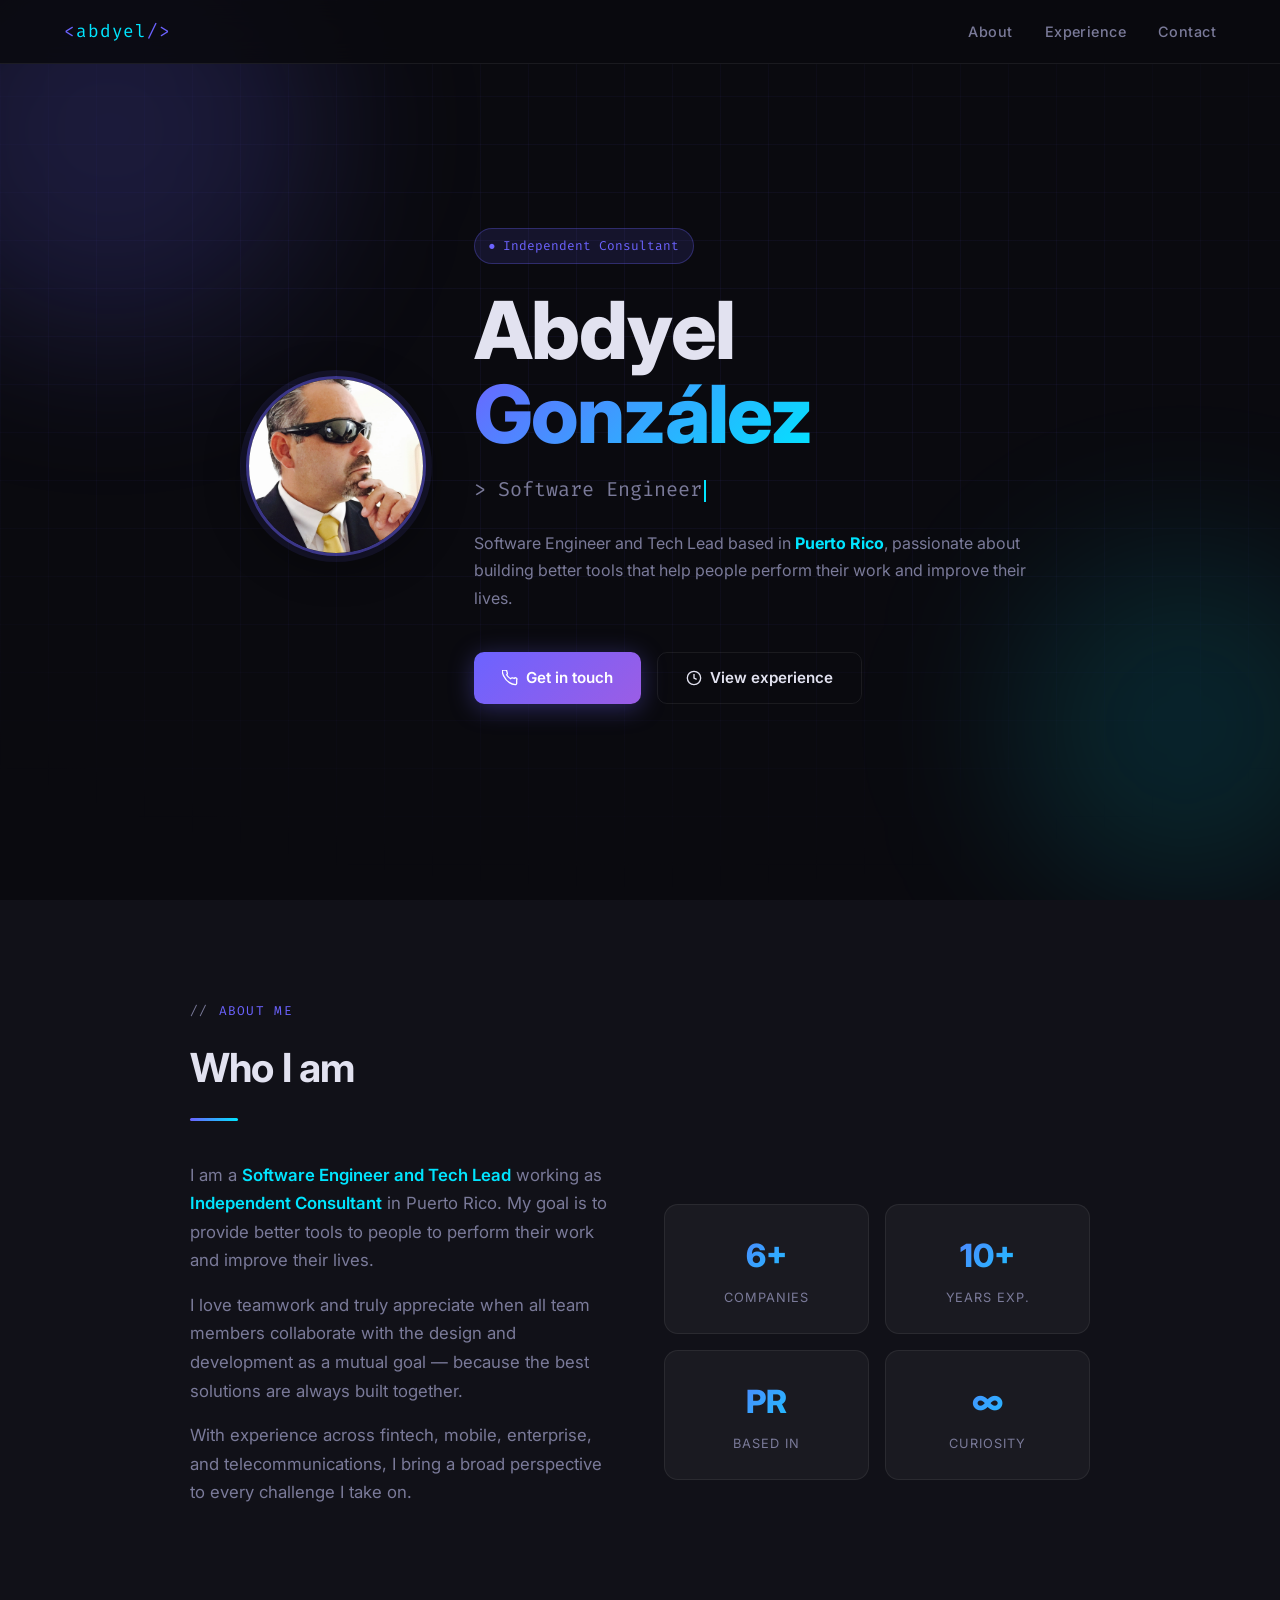
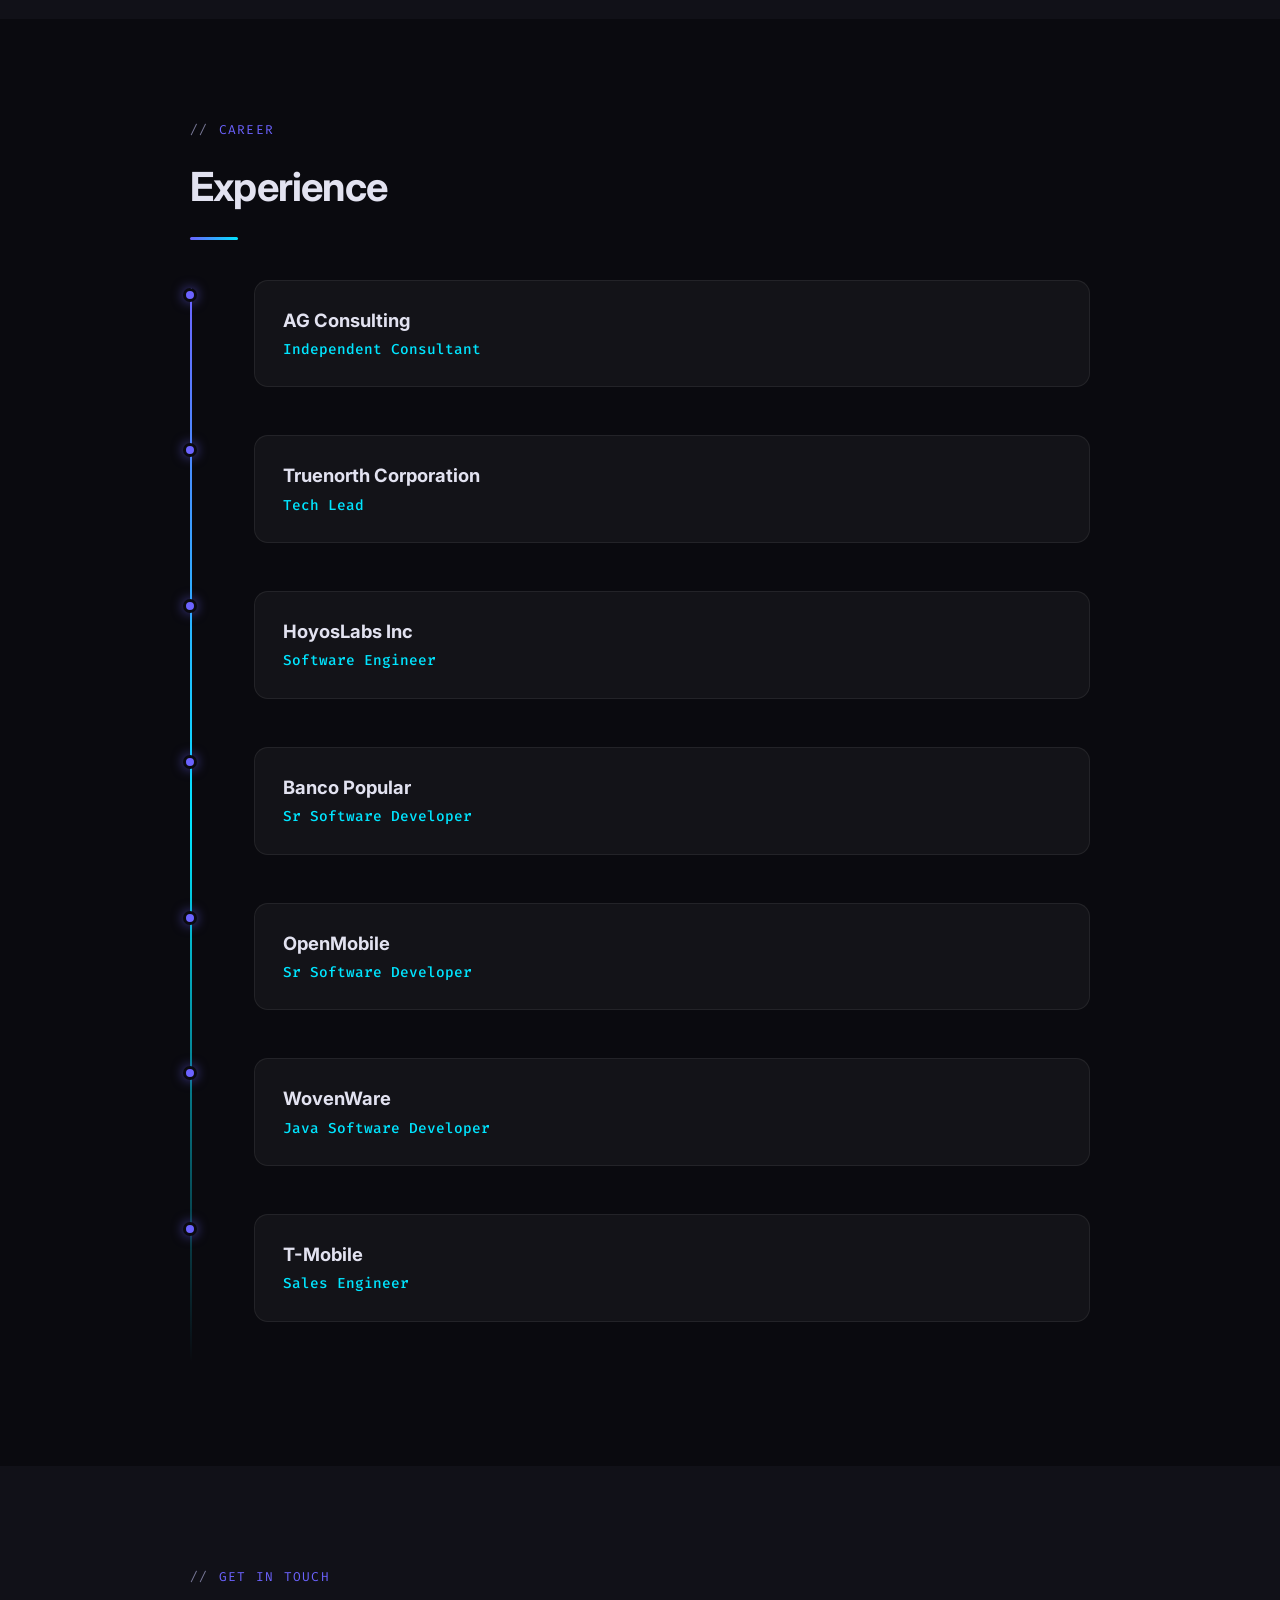
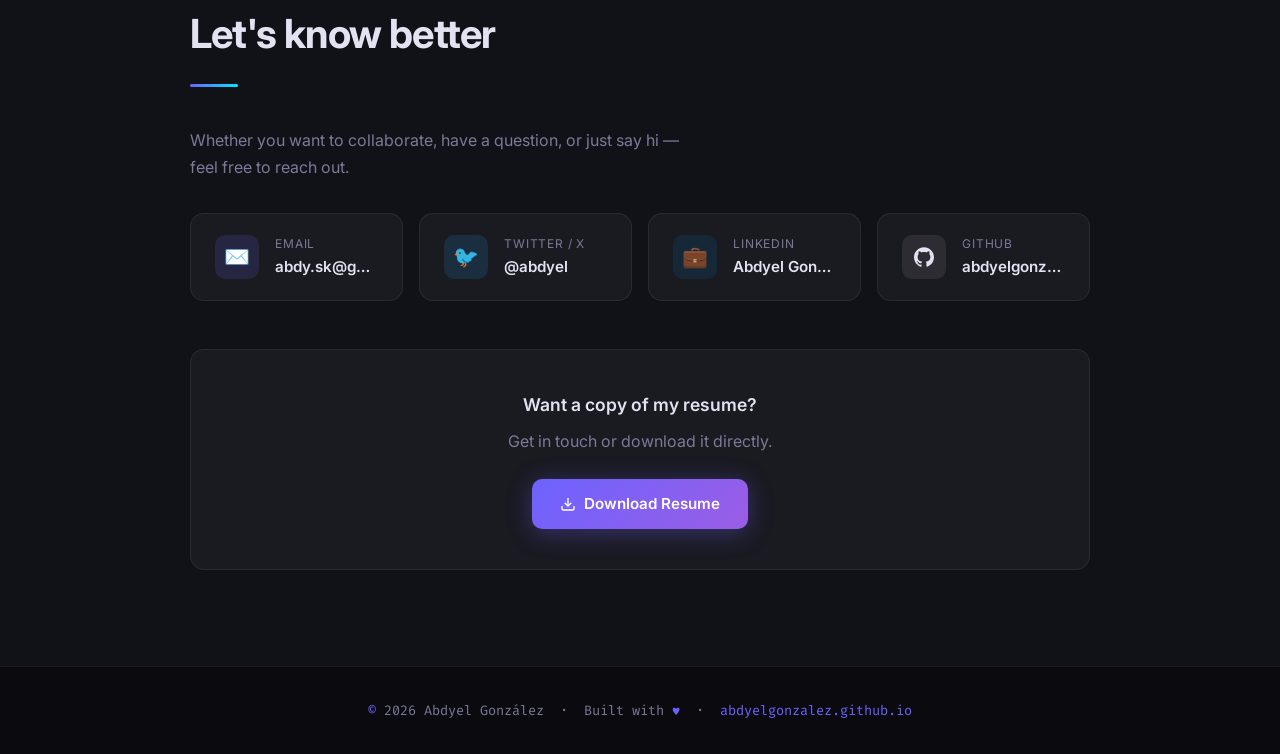
==== commit 96a21e78: "foto" ====
--- a/index.html
+++ b/index.html
@@ -119,7 +119,21 @@
     .orb1 { width: 420px; height: 420px; background: rgba(108,99,255,0.18); top: -80px; left: -100px; }
     .orb2 { width: 350px; height: 350px; background: rgba(0,229,255,0.12); bottom: 0; right: -80px; }
 
-    .hero-inner { max-width: 800px; position: relative; z-index: 1; }
+    .hero-inner {
+      max-width: 800px; position: relative; z-index: 1;
+      display: flex; align-items: center; gap: 3rem;
+    }
+
+    .hero-photo {
+      width: 180px; height: 180px; flex-shrink: 0;
+      border-radius: 50%;
+      object-fit: cover;
+      border: 3px solid rgba(108,99,255,0.5);
+      box-shadow: 0 0 0 6px rgba(108,99,255,0.1), 0 8px 40px rgba(0,0,0,0.4);
+      animation: fadeUp 0.6s ease both;
+    }
+
+    .hero-text { flex: 1; }
 
     .hero-badge {
       display: inline-flex; align-items: center; gap: 8px;
@@ -400,6 +414,9 @@
       .nav-links li a { display: block; padding: 1rem 2rem; border-bottom: 1px solid var(--border); }
       .hamburger { display: flex; }
       .about-grid { grid-template-columns: 1fr; }
+      .hero-inner { flex-direction: column; text-align: center; gap: 2rem; }
+      .hero-photo { width: 140px; height: 140px; }
+      .hero-actions { justify-content: center; }
     }
   </style>
 </head>
@@ -423,26 +440,31 @@
     <div class="orb orb1"></div>
     <div class="orb orb2"></div>
     <div class="hero-inner">
-      <div class="hero-badge">Independent Consultant</div>
-      <h1 class="hero-name">
-        Abdyel<br><span class="highlight">González</span>
-      </h1>
-      <p class="hero-title">
-        &gt;&nbsp;<span id="typed"></span><span class="cursor"></span>
-      </p>
-      <p class="hero-bio">
-        Software Engineer and Tech Lead based in <strong style="color:var(--accent2)">Puerto Rico</strong>,
-        passionate about building better tools that help people perform their work and improve their lives.
-      </p>
-      <div class="hero-actions">
-        <a href="#contact" class="btn btn-primary">
-          <svg width="16" height="16" fill="none" stroke="currentColor" stroke-width="2" viewBox="0 0 24 24"><path d="M22 16.92v3a2 2 0 01-2.18 2 19.79 19.79 0 01-8.63-3.07A19.5 19.5 0 013.07 9.8 19.79 19.79 0 01.22 1.17 2 2 0 012.22 0h3a2 2 0 012 1.72c.127.96.361 1.903.7 2.81a2 2 0 01-.45 2.11L6.91 7.09a16 16 0 006 6l.66-.66a2 2 0 012.11-.45c.907.339 1.85.573 2.81.7A2 2 0 0122 14.92z"/></svg>
-          Get in touch
-        </a>
-        <a href="#experience" class="btn btn-outline">
-          <svg width="16" height="16" fill="none" stroke="currentColor" stroke-width="2" viewBox="0 0 24 24"><circle cx="12" cy="12" r="10"/><polyline points="12 6 12 12 16 14"/></svg>
-          View experience
-        </a>
+      <img class="hero-photo"
+           src="profile.JPG"
+           alt="Abdyel González" />
+      <div class="hero-text">
+        <div class="hero-badge">Independent Consultant</div>
+        <h1 class="hero-name">
+          Abdyel<br><span class="highlight">González</span>
+        </h1>
+        <p class="hero-title">
+          &gt;&nbsp;<span id="typed"></span><span class="cursor"></span>
+        </p>
+        <p class="hero-bio">
+          Software Engineer and Tech Lead based in <strong style="color:var(--accent2)">Puerto Rico</strong>,
+          passionate about building better tools that help people perform their work and improve their lives.
+        </p>
+        <div class="hero-actions">
+          <a href="#contact" class="btn btn-primary">
+            <svg width="16" height="16" fill="none" stroke="currentColor" stroke-width="2" viewBox="0 0 24 24"><path d="M22 16.92v3a2 2 0 01-2.18 2 19.79 19.79 0 01-8.63-3.07A19.5 19.5 0 013.07 9.8 19.79 19.79 0 01.22 1.17 2 2 0 012.22 0h3a2 2 0 012 1.72c.127.96.361 1.903.7 2.81a2 2 0 01-.45 2.11L6.91 7.09a16 16 0 006 6l.66-.66a2 2 0 012.11-.45c.907.339 1.85.573 2.81.7A2 2 0 0122 14.92z"/></svg>
+            Get in touch
+          </a>
+          <a href="#experience" class="btn btn-outline">
+            <svg width="16" height="16" fill="none" stroke="currentColor" stroke-width="2" viewBox="0 0 24 24"><circle cx="12" cy="12" r="10"/><polyline points="12 6 12 12 16 14"/></svg>
+            View experience
+          </a>
+        </div>
       </div>
     </div>
   </section>
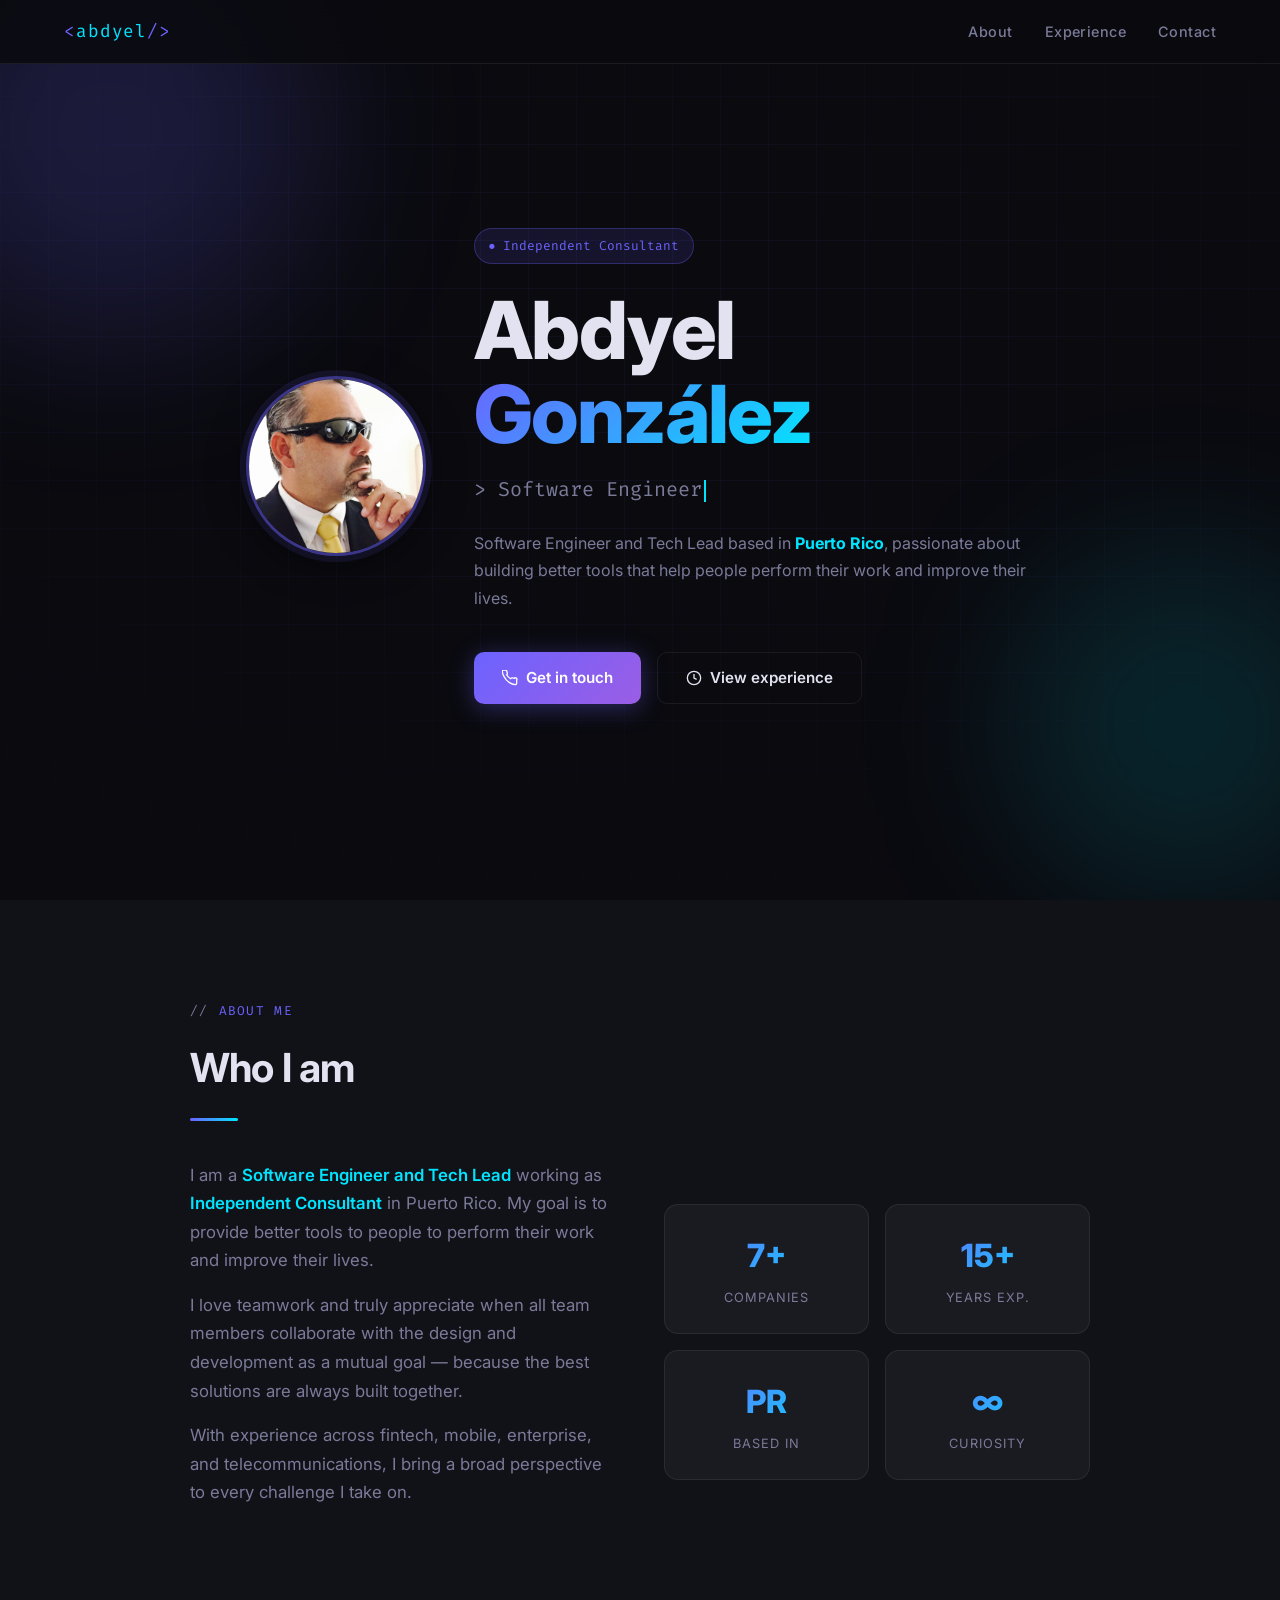
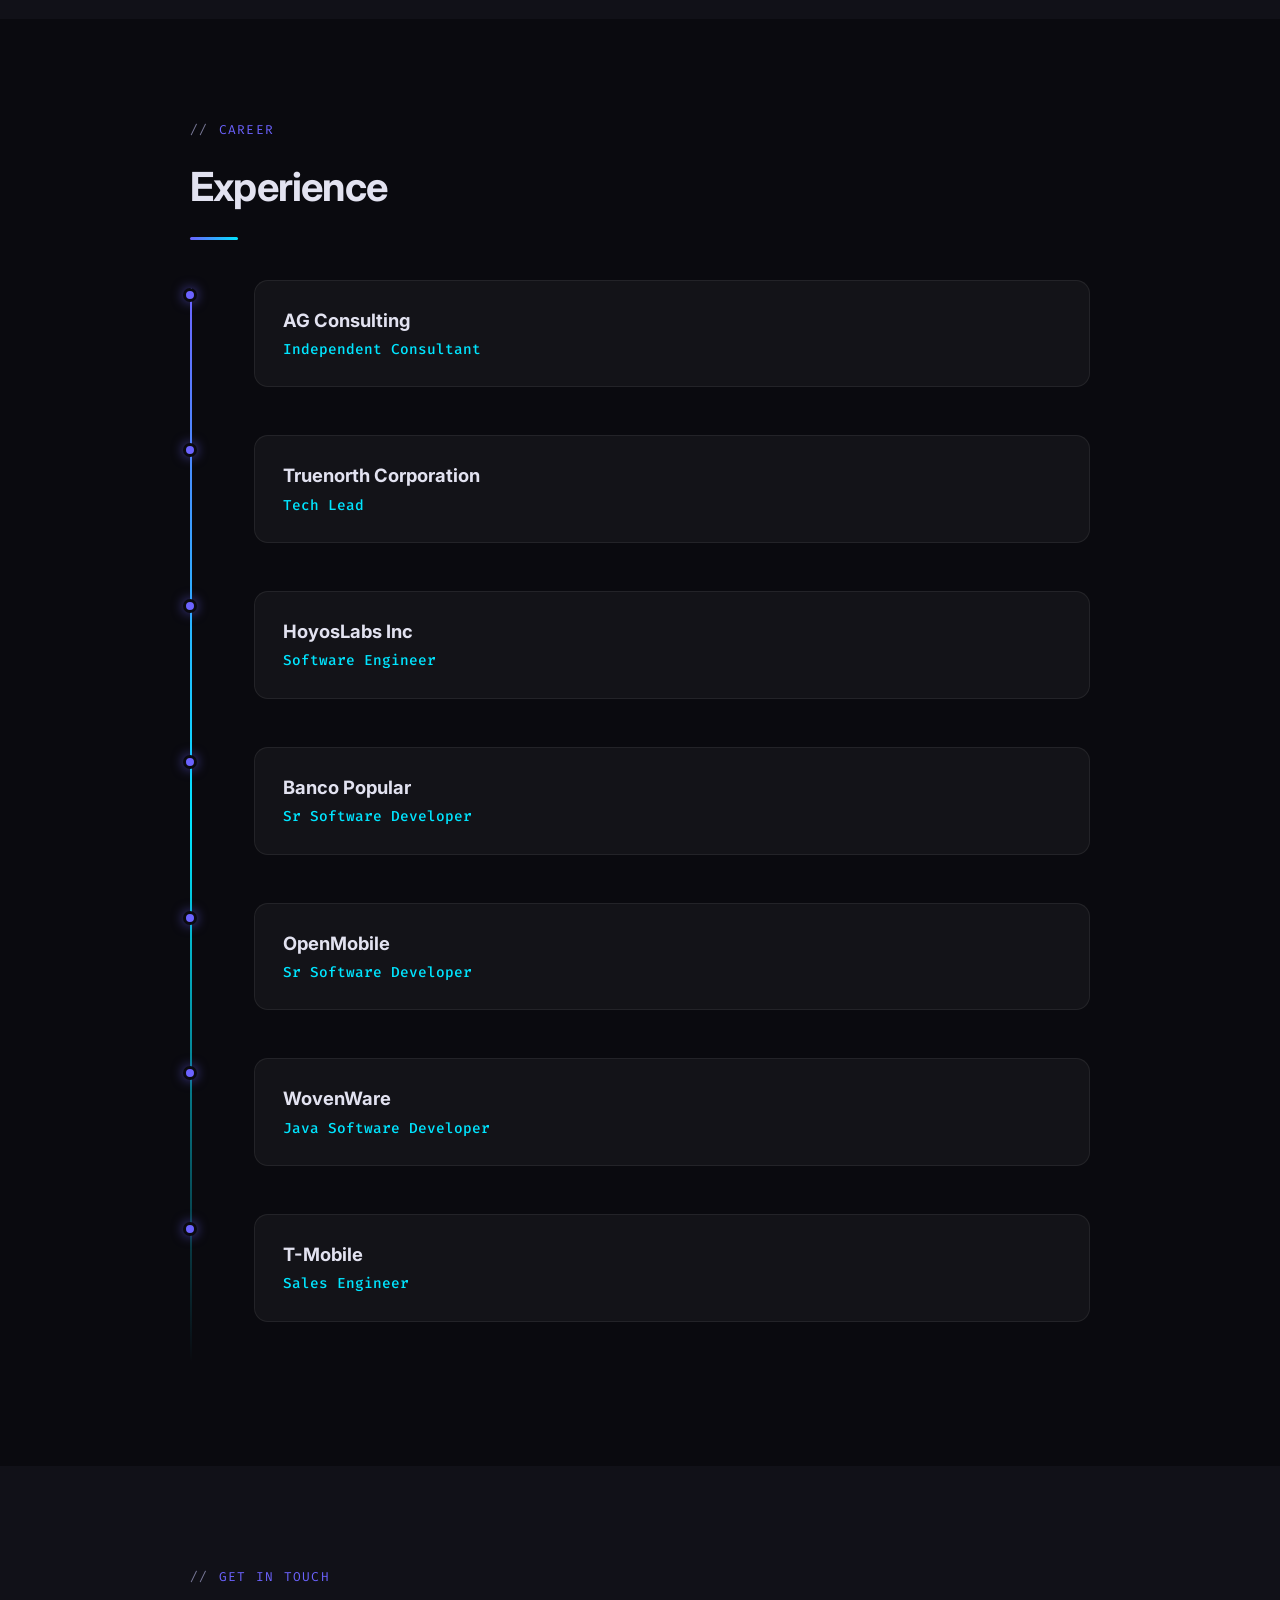
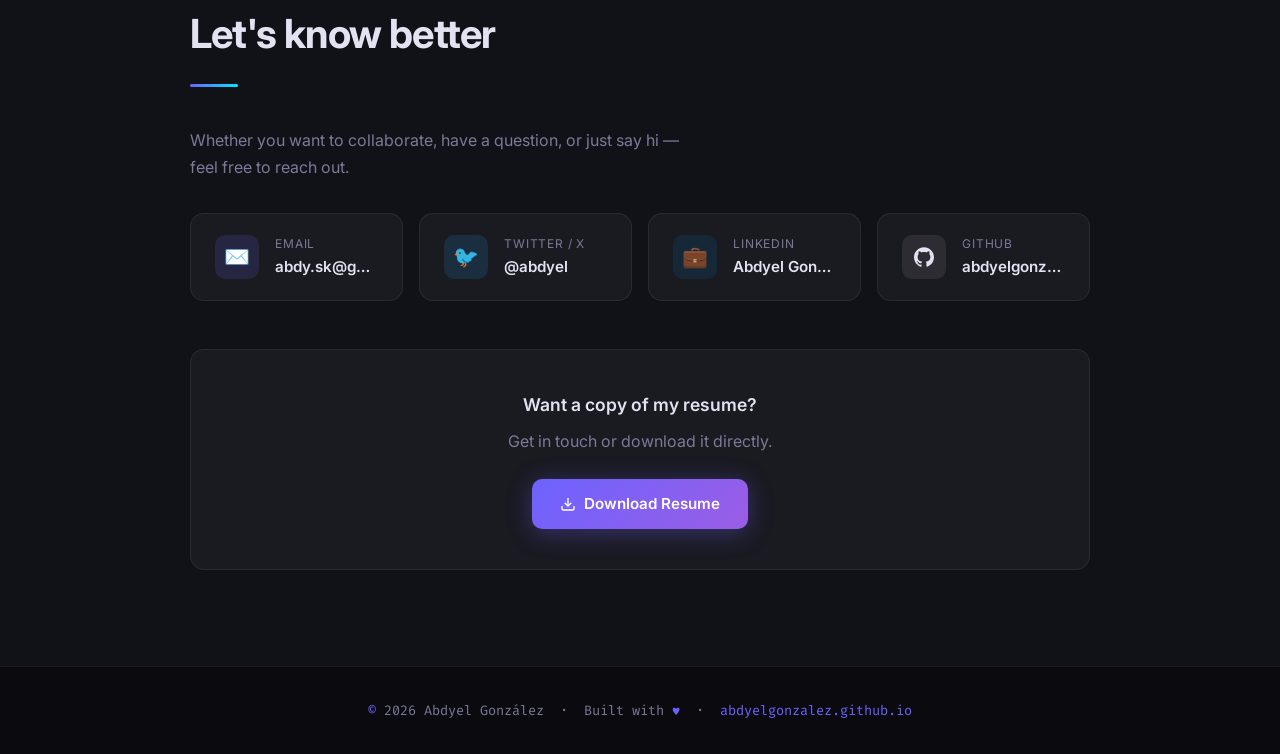
==== commit 84f20328: "cambio" ====
--- a/index.html
+++ b/index.html
@@ -494,11 +494,11 @@
         </div>
         <div class="about-stats fade-in">
           <div class="stat-card">
-            <div class="stat-num">6+</div>
+            <div class="stat-num">7+</div>
             <div class="stat-label">Companies</div>
           </div>
           <div class="stat-card">
-            <div class="stat-num">10+</div>
+            <div class="stat-num">15+</div>
             <div class="stat-label">Years exp.</div>
           </div>
           <div class="stat-card">
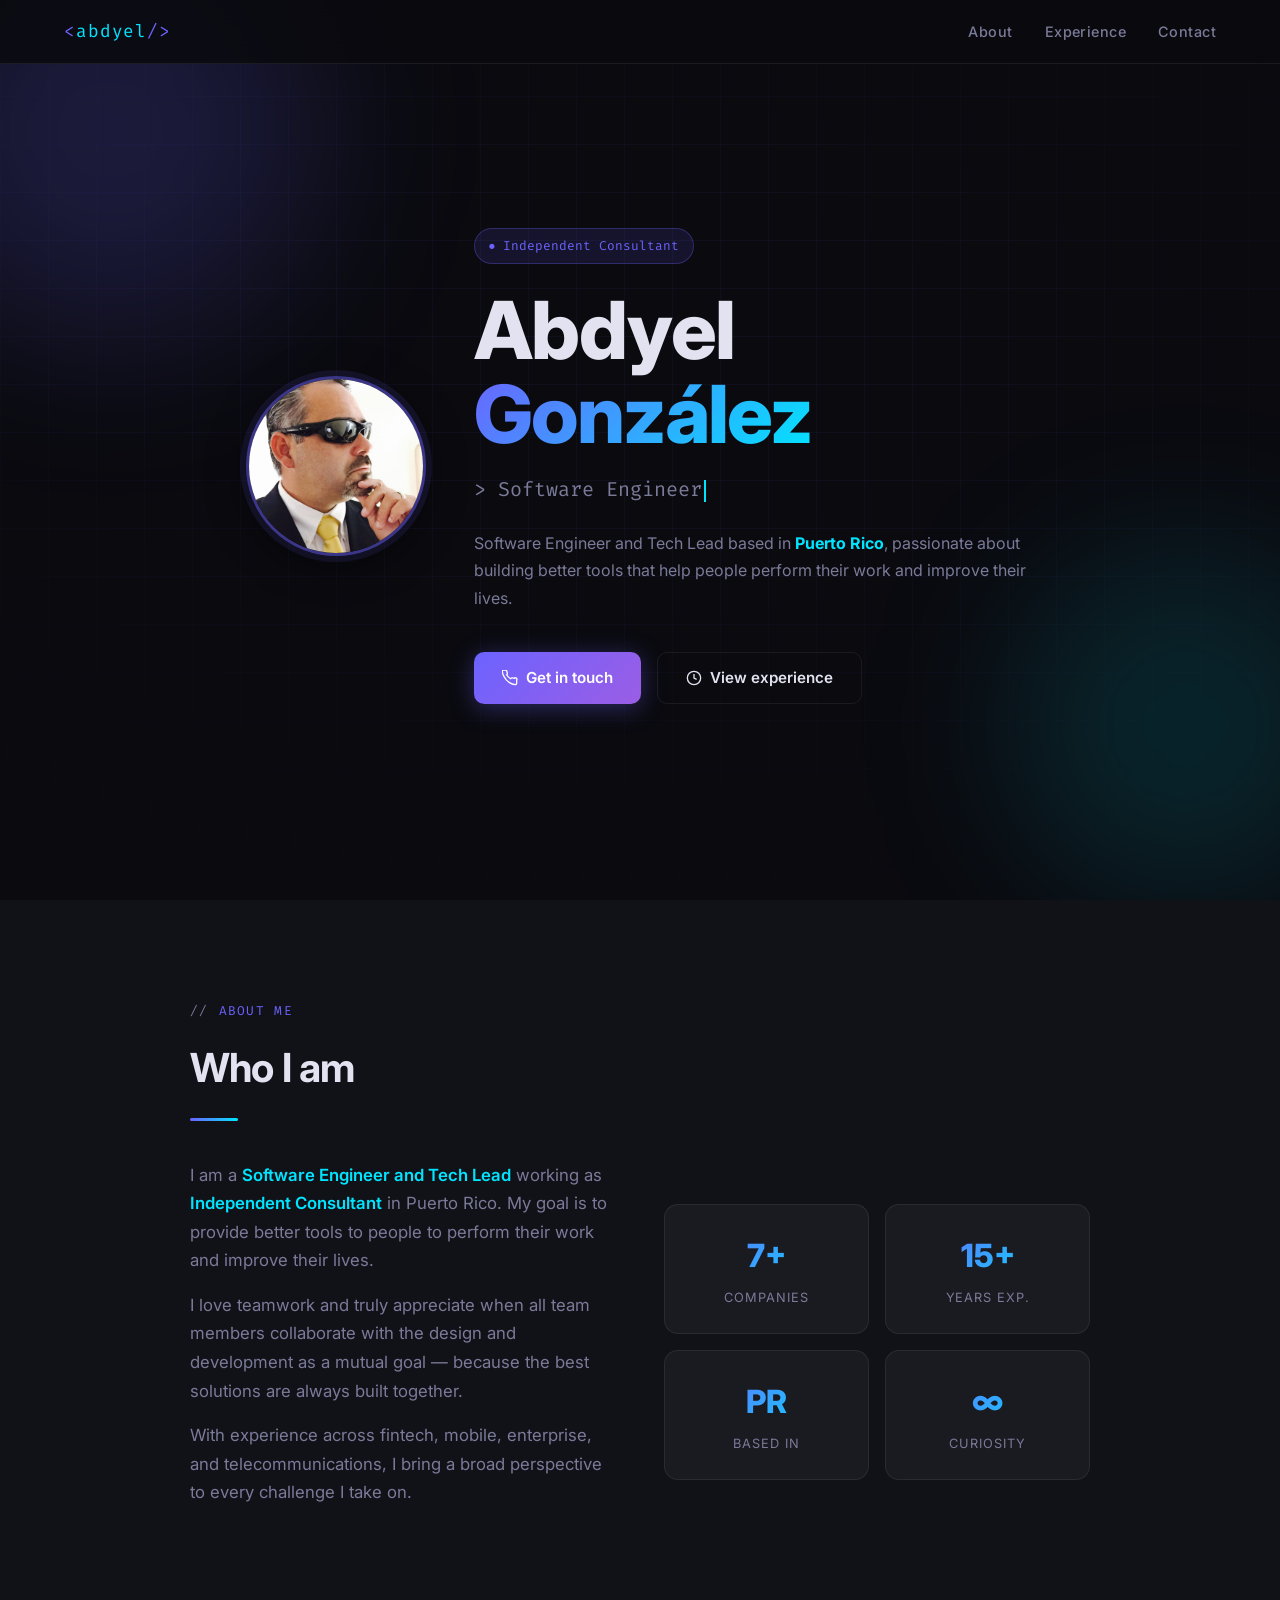
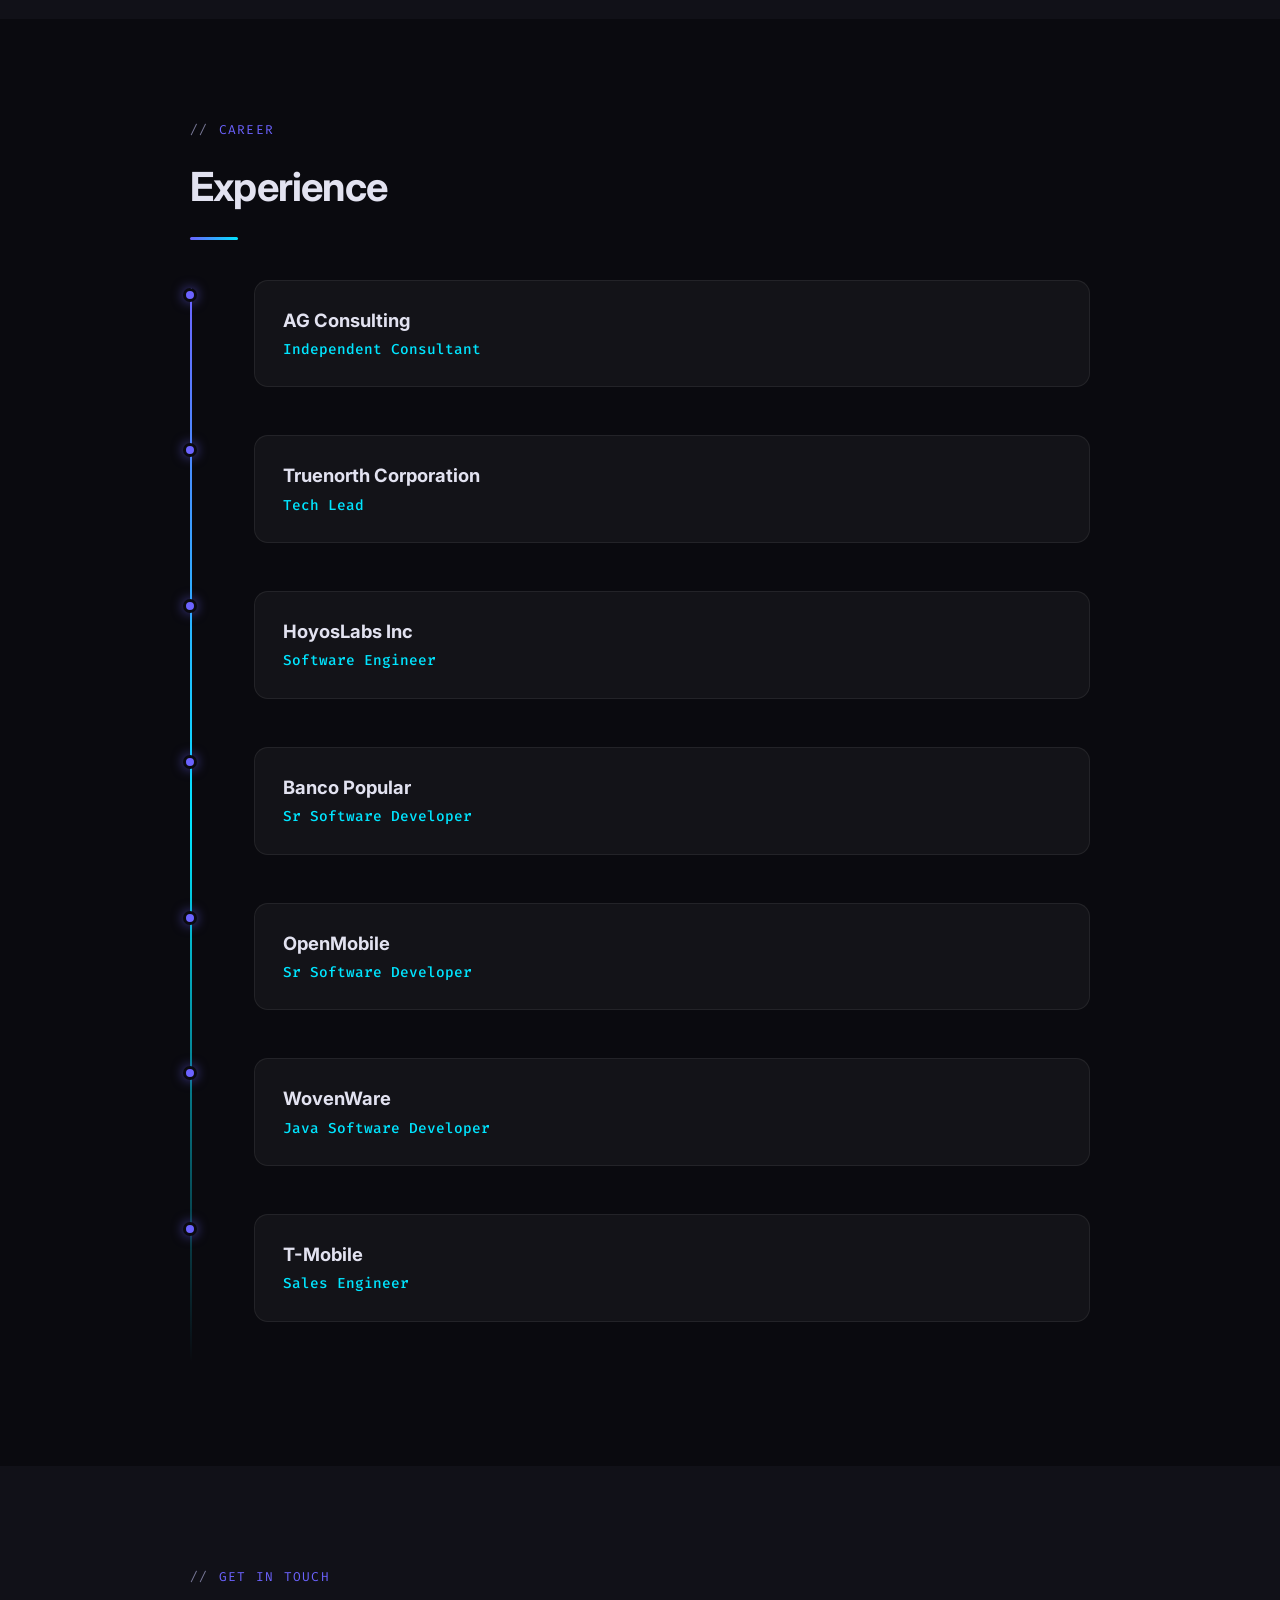
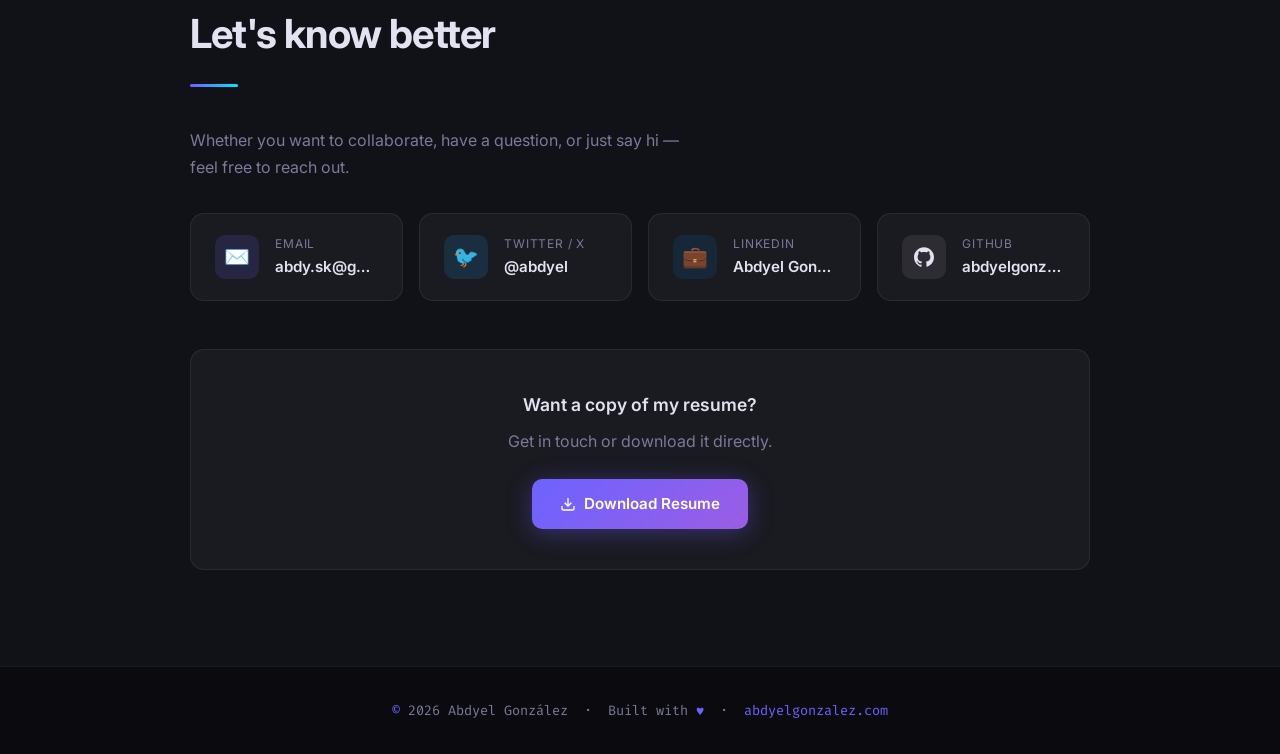
==== commit cfd32322: "cambio" ====
--- a/index.html
+++ b/index.html
@@ -633,7 +633,7 @@
 
   <!-- FOOTER -->
   <footer>
-    <span>©</span> 2026 Abdyel González &nbsp;·&nbsp; Built with <span>♥</span> &nbsp;·&nbsp; <span>abdyelgonzalez.github.io</span>
+    <span>©</span> 2026 Abdyel González &nbsp;·&nbsp; Built with <span>♥</span> &nbsp;·&nbsp; <span>abdyelgonzalez.com</span>
   </footer>
 
   <script>
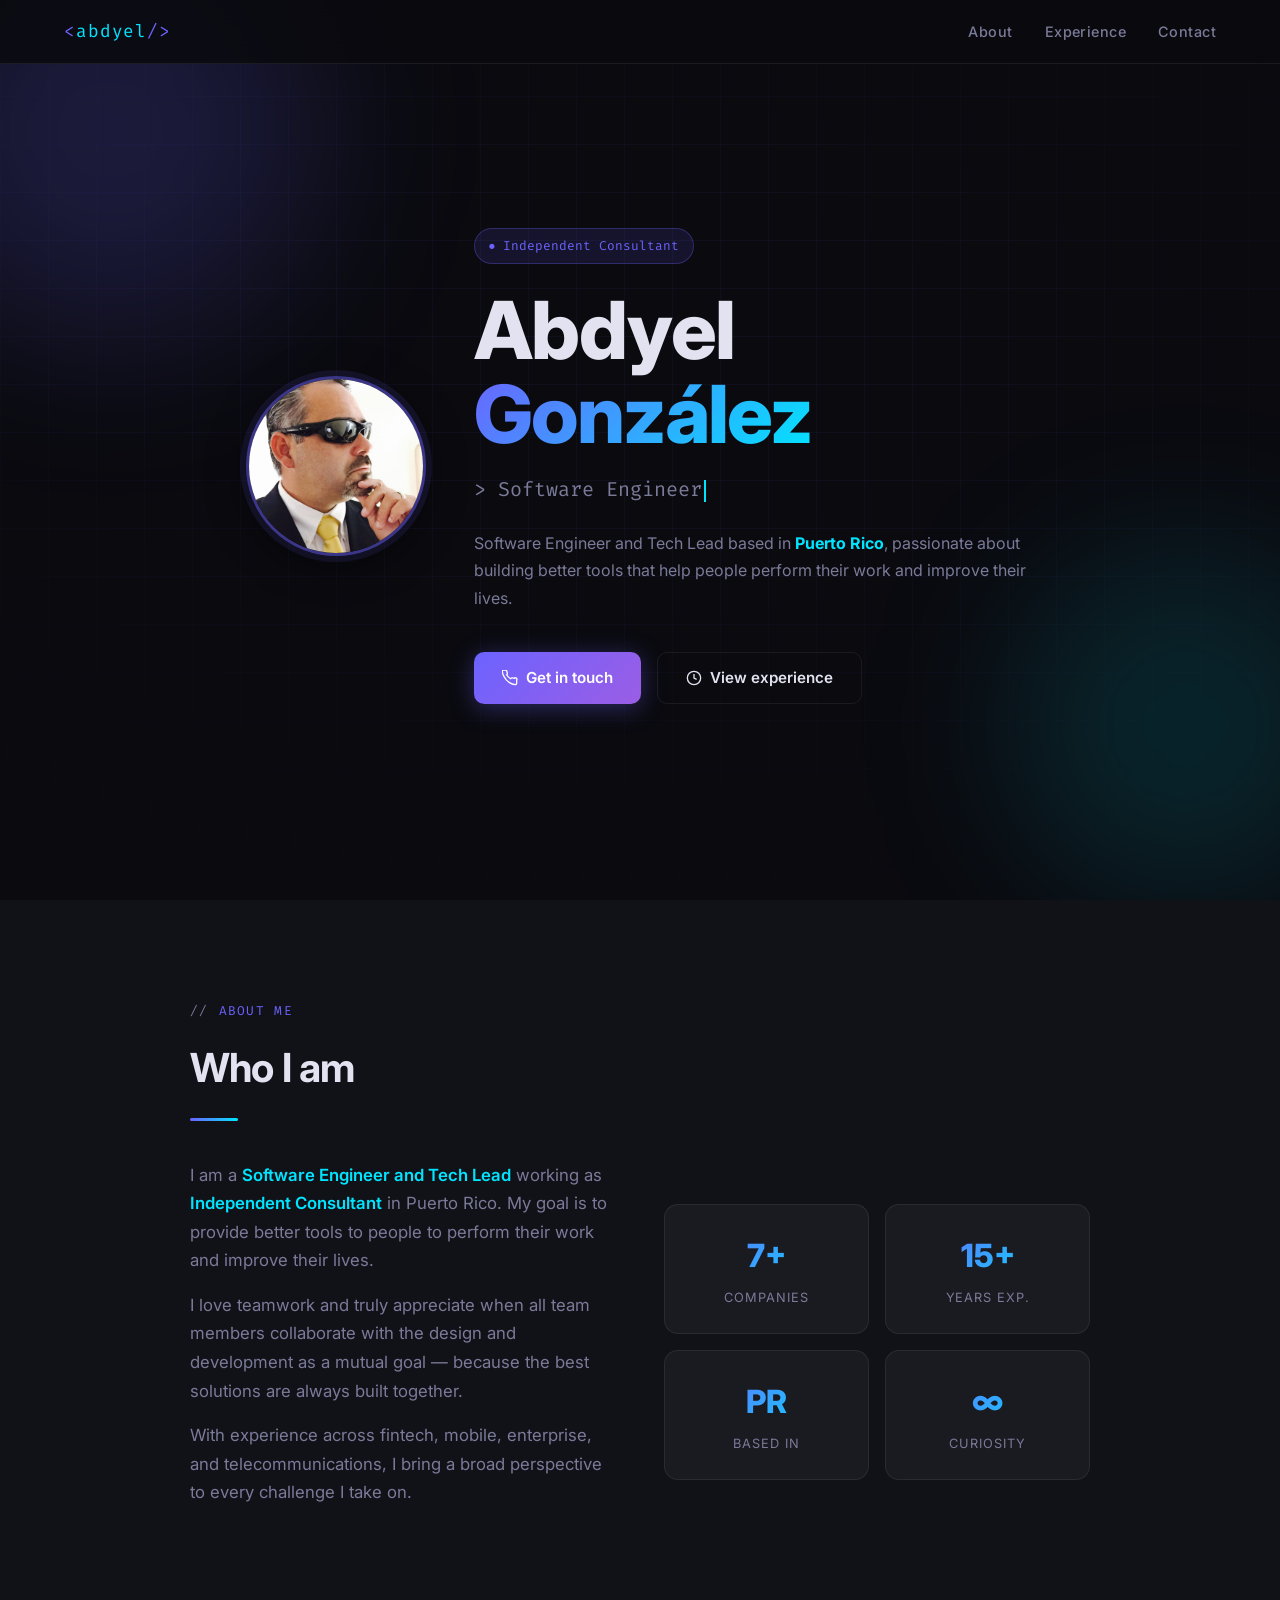
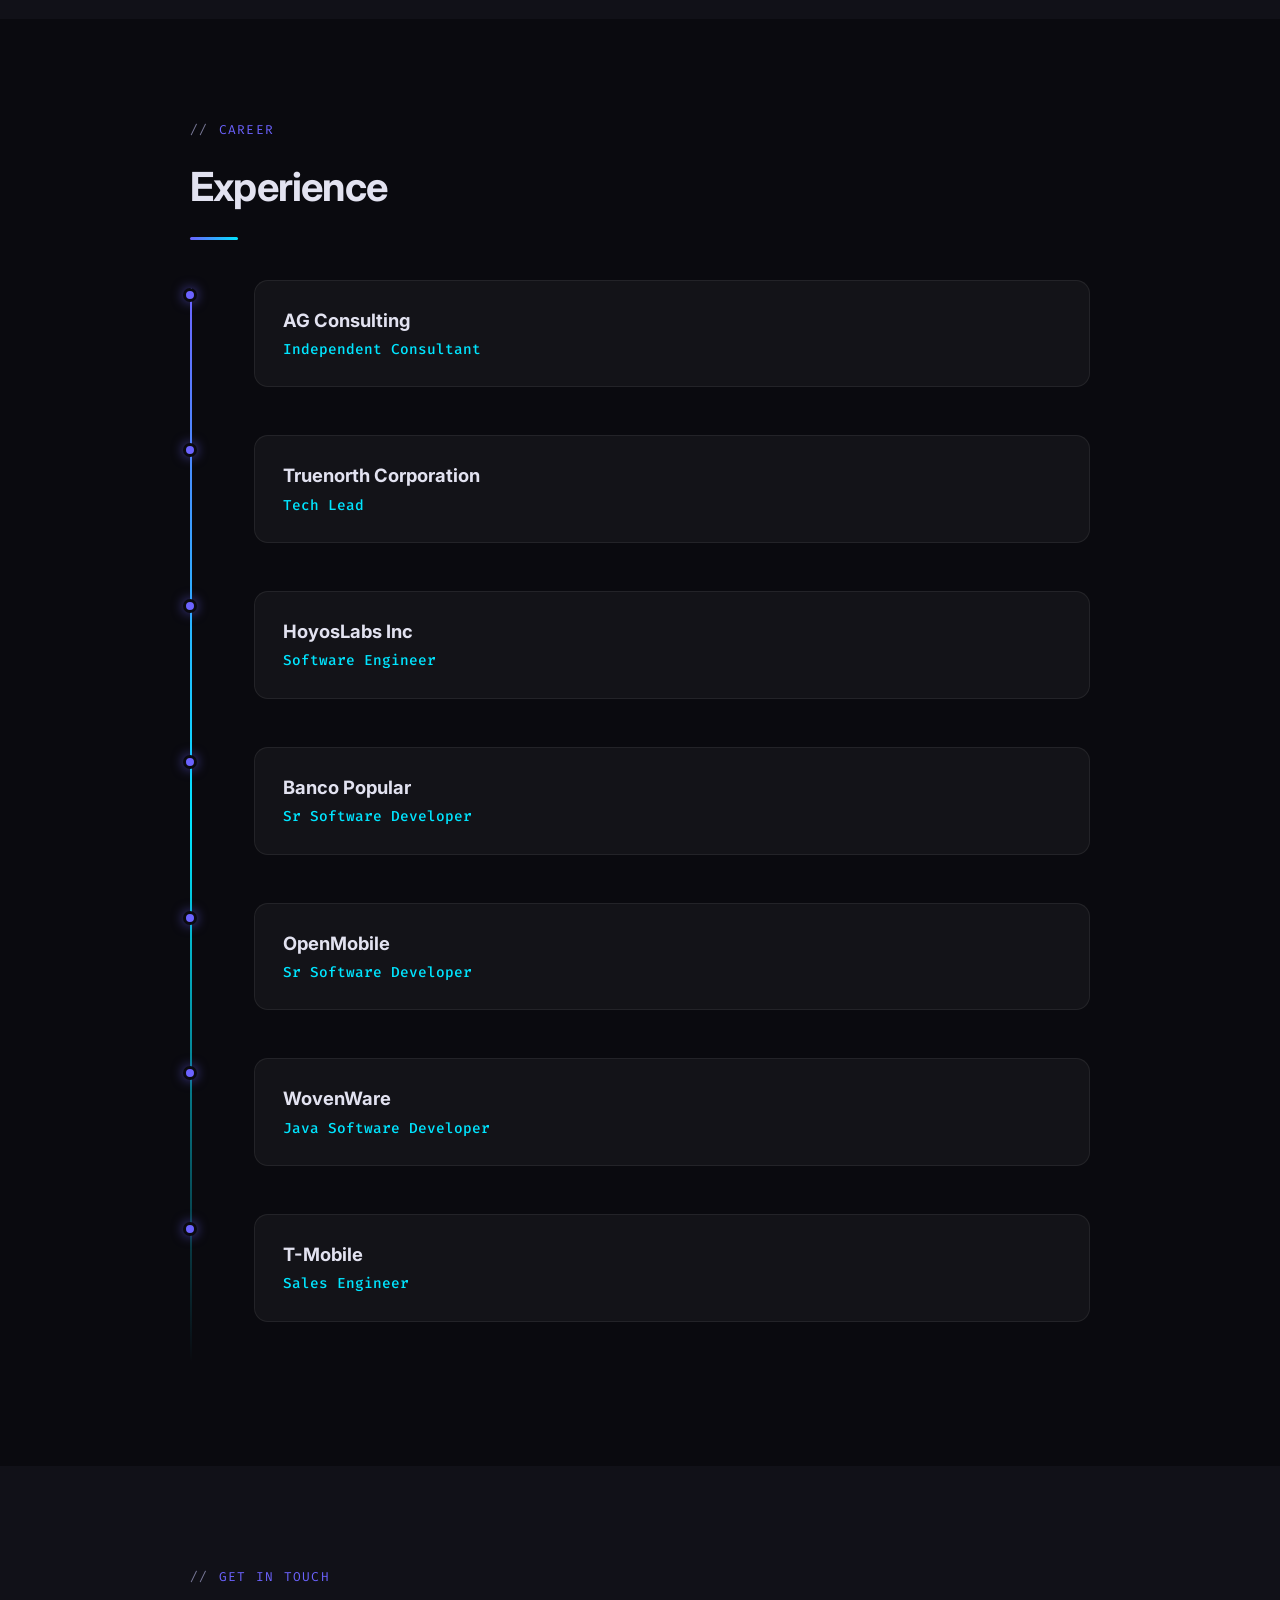
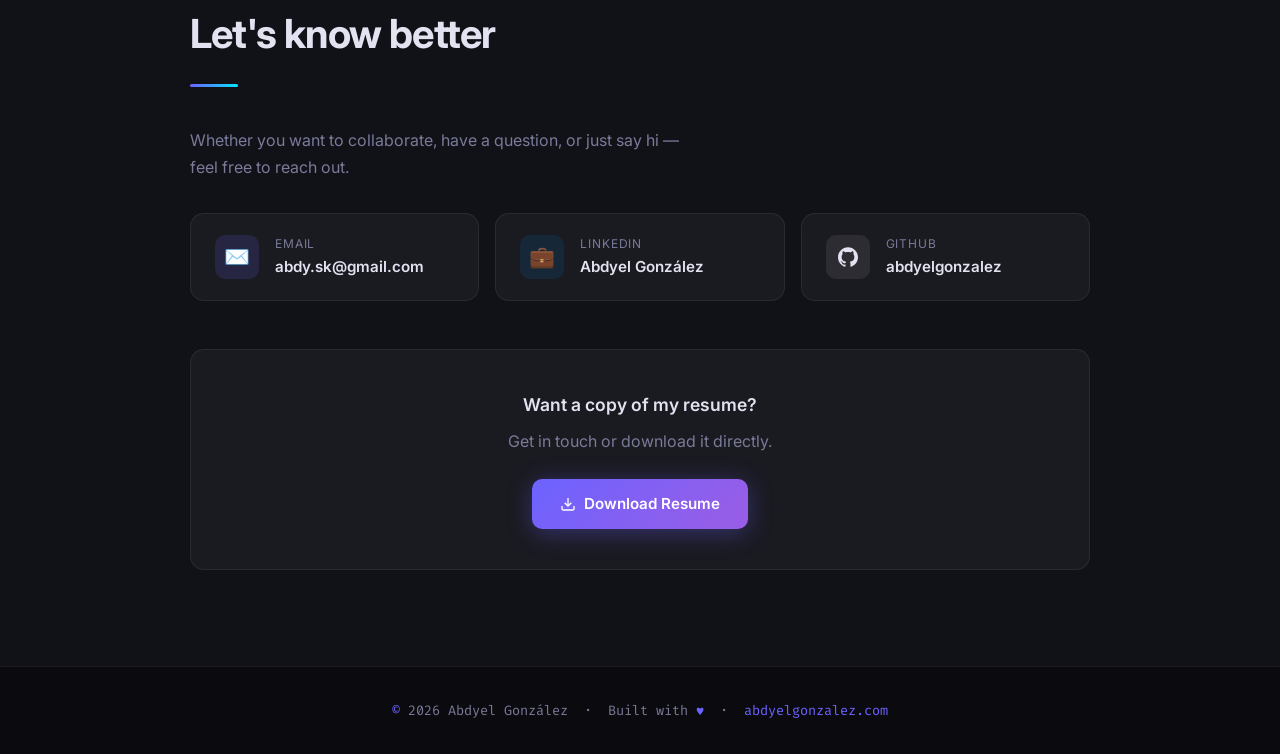
==== commit 2bb70dae: "cambio" ====
--- a/index.html
+++ b/index.html
@@ -593,13 +593,13 @@
           </div>
         </a>
         <!-- Update the href below with your real Twitter/X handle -->
-        <a href="https://twitter.com/abdyel" target="_blank" rel="noopener" class="contact-card">
+        <!-- <a href="https://twitter.com/abdyel" target="_blank" rel="noopener" class="contact-card">
           <div class="contact-icon twitter">🐦</div>
           <div>
             <div class="contact-label">Twitter / X</div>
             <div class="contact-value">@abdyel</div>
           </div>
-        </a>
+        </a> -->
         <!-- Update the href below with your real LinkedIn URL -->
         <a href="https://linkedin.com/in/abdyelgonzalez" target="_blank" rel="noopener" class="contact-card">
           <div class="contact-icon linkedin">💼</div>
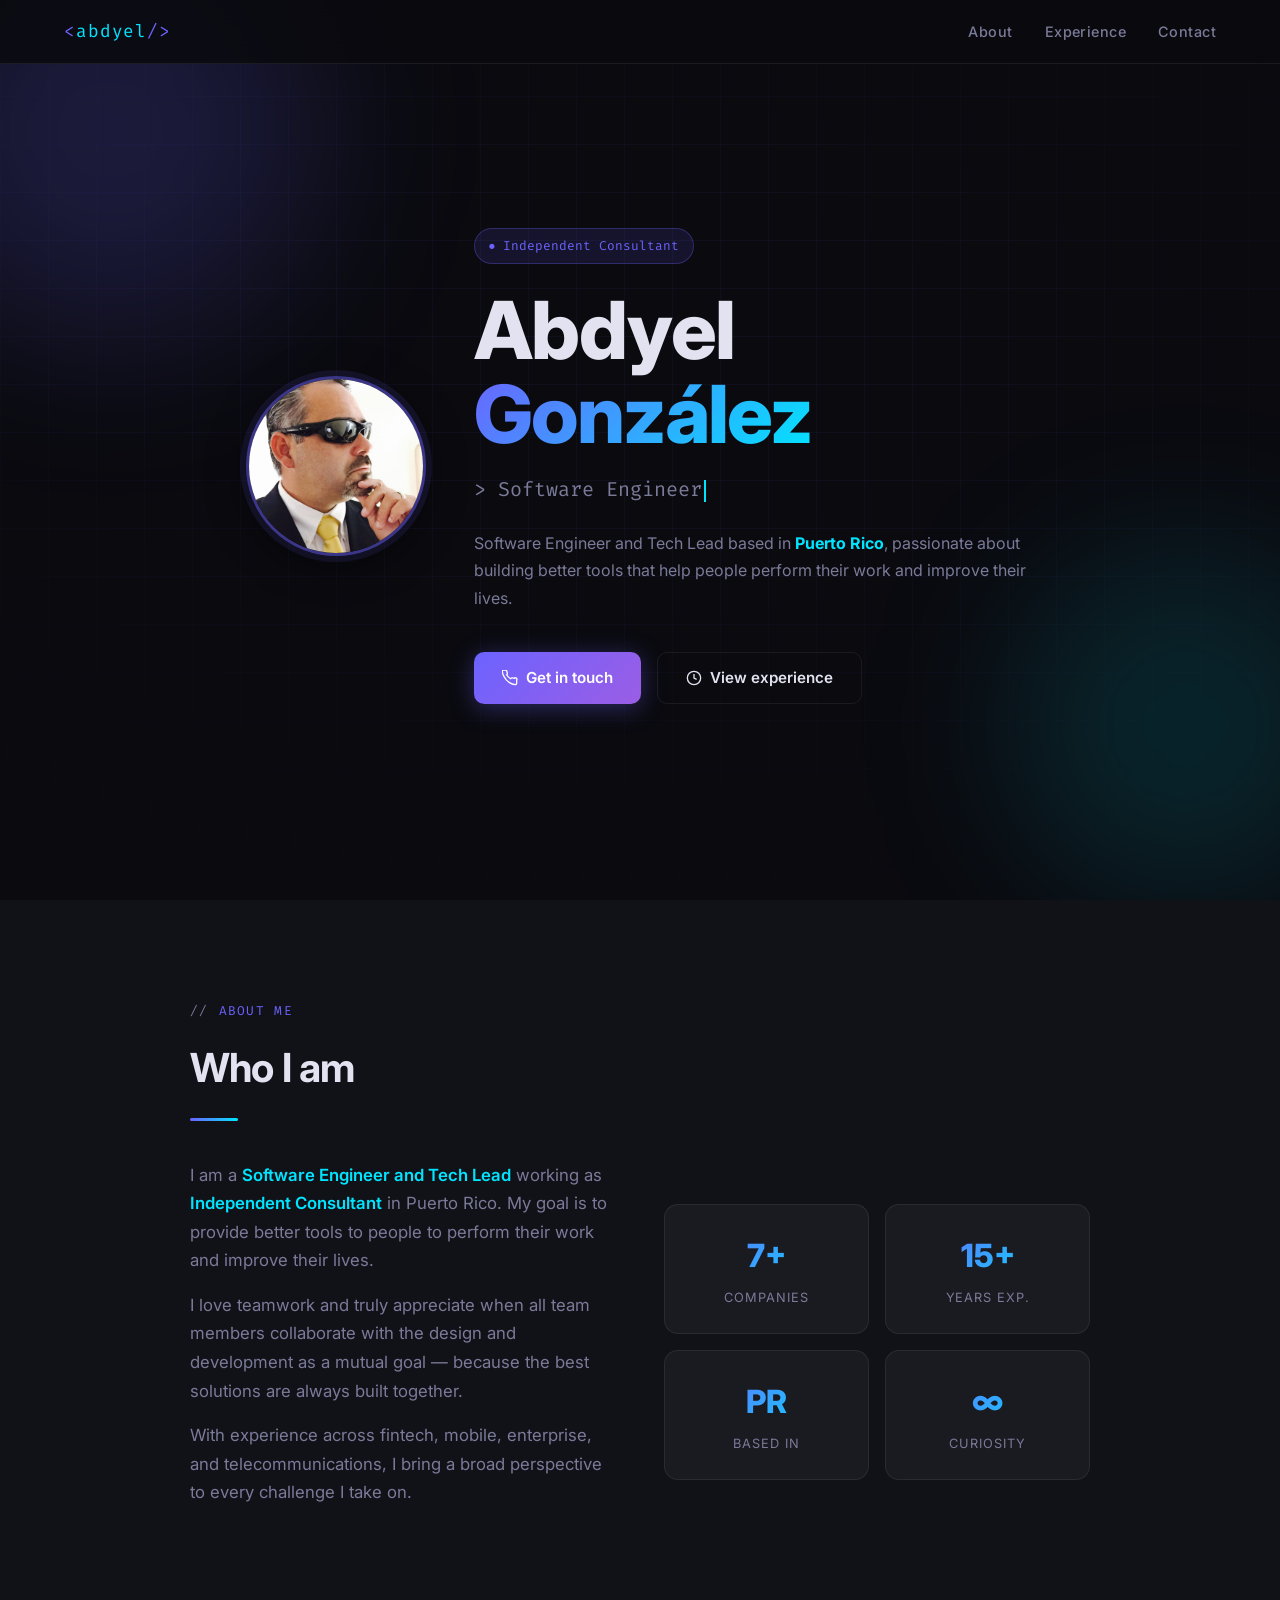
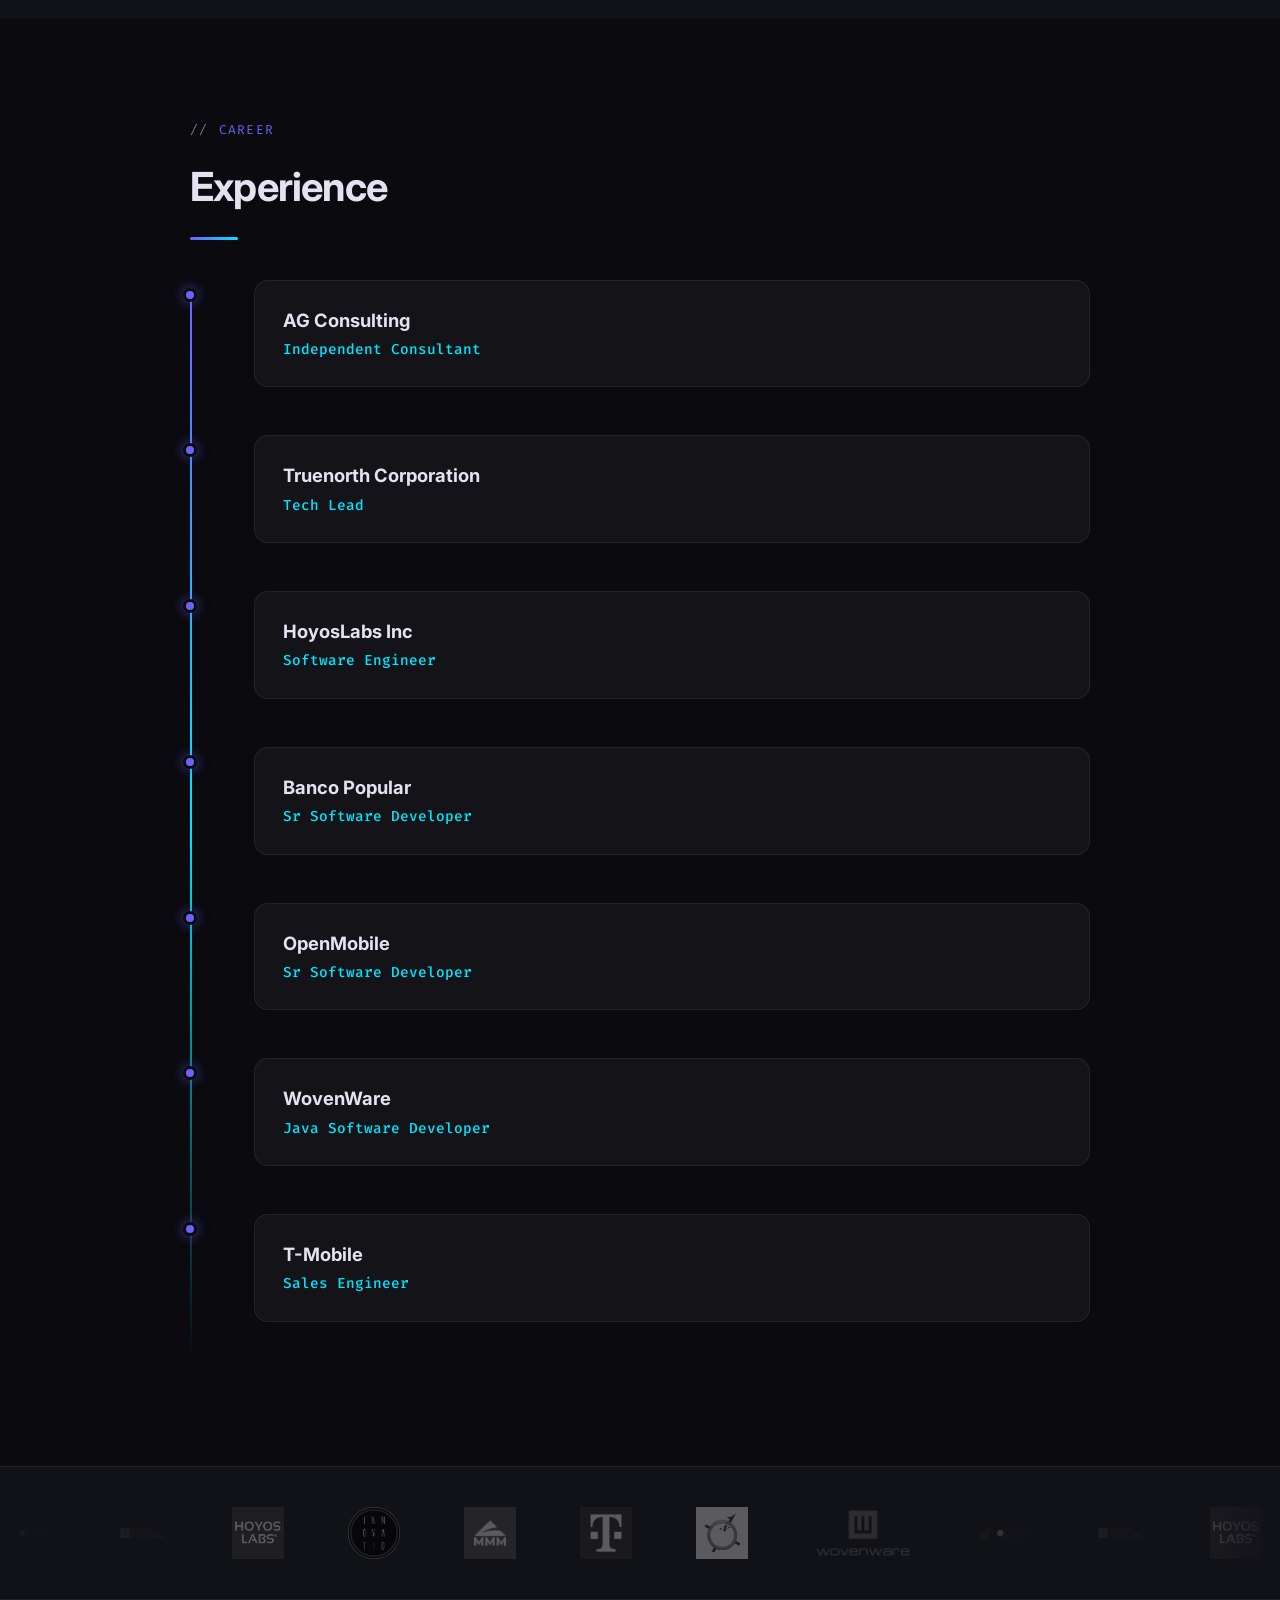
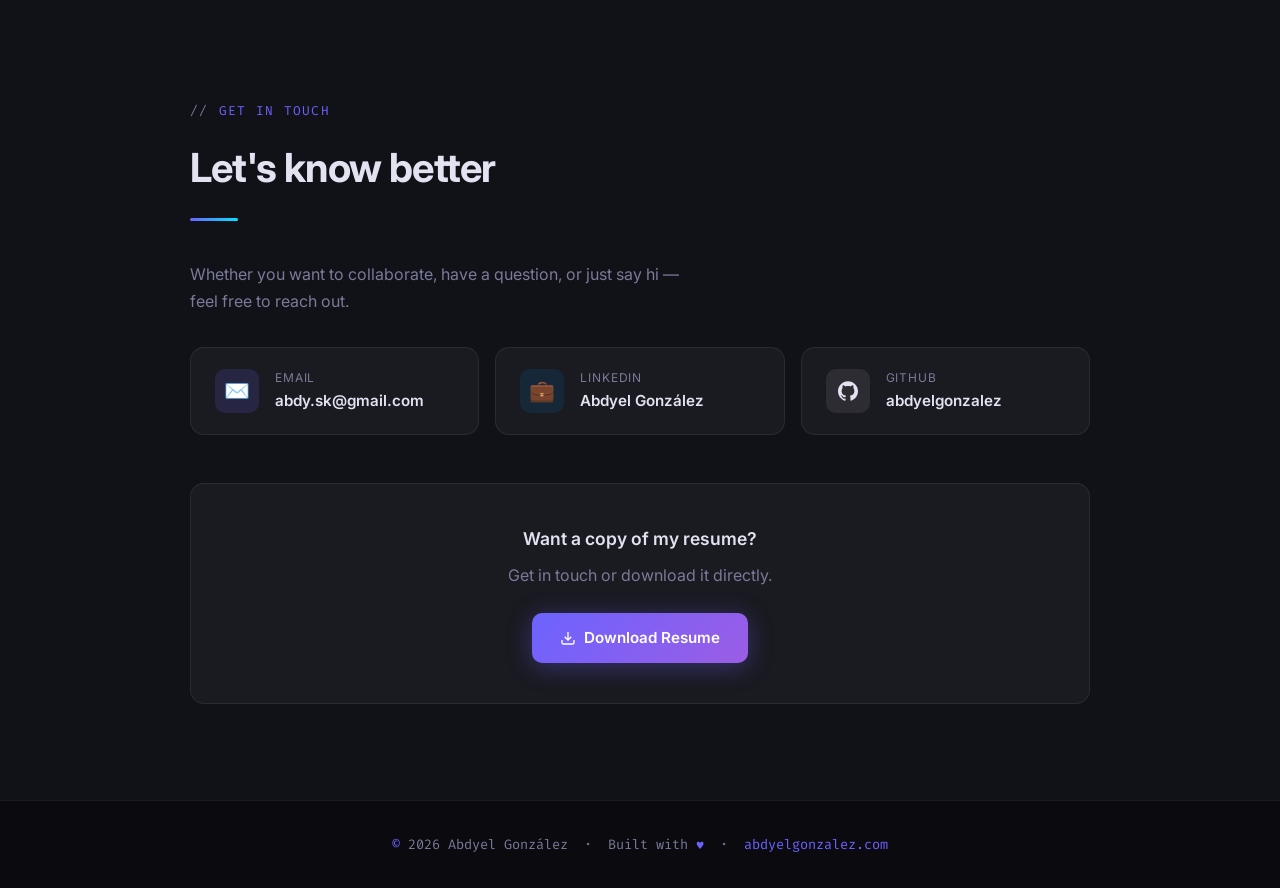
==== commit 48c3eafc: "Mejoras" ====
--- a/index.html
+++ b/index.html
@@ -7,418 +7,7 @@
   <link rel="preconnect" href="https://fonts.googleapis.com" />
   <link rel="preconnect" href="https://fonts.gstatic.com" crossorigin />
   <link href="https://fonts.googleapis.com/css2?family=Inter:wght@300;400;500;600;700;800&family=Fira+Code:wght@400;500&display=swap" rel="stylesheet" />
-  <style>
-    *, *::before, *::after { box-sizing: border-box; margin: 0; padding: 0; }
-
-    :root {
-      --bg:        #0a0a0f;
-      --bg2:       #111118;
-      --bg3:       #16161f;
-      --border:    rgba(255,255,255,0.07);
-      --accent:    #6c63ff;
-      --accent2:   #00e5ff;
-      --text:      #e2e2f0;
-      --muted:     #7a7a99;
-      --card:      rgba(255,255,255,0.04);
-      --radius:    14px;
-      --nav-h:     64px;
-    }
-
-    html { scroll-behavior: smooth; }
-
-    body {
-      font-family: 'Inter', sans-serif;
-      background: var(--bg);
-      color: var(--text);
-      line-height: 1.7;
-      overflow-x: hidden;
-    }
-
-    ::-webkit-scrollbar { width: 6px; }
-    ::-webkit-scrollbar-track { background: var(--bg); }
-    ::-webkit-scrollbar-thumb { background: var(--accent); border-radius: 3px; }
-
-    /* NAV */
-    nav {
-      position: fixed; top: 0; left: 0; right: 0; z-index: 100;
-      height: var(--nav-h);
-      display: flex; align-items: center; justify-content: space-between;
-      padding: 0 clamp(1.5rem, 5vw, 5rem);
-      background: rgba(10,10,15,0.85);
-      backdrop-filter: blur(14px);
-      border-bottom: 1px solid var(--border);
-    }
-
-    .nav-logo {
-      font-family: 'Fira Code', monospace;
-      font-size: 1.1rem;
-      color: var(--accent2);
-      text-decoration: none;
-      letter-spacing: 0.05em;
-    }
-    .nav-logo span { color: var(--accent); }
-
-    .nav-links {
-      display: flex; gap: 2rem; list-style: none;
-    }
-    .nav-links a {
-      color: var(--muted);
-      text-decoration: none;
-      font-size: 0.9rem;
-      font-weight: 500;
-      letter-spacing: 0.03em;
-      transition: color 0.2s;
-      position: relative;
-    }
-    .nav-links a::after {
-      content: '';
-      position: absolute; bottom: -3px; left: 0; right: 0; height: 2px;
-      background: var(--accent);
-      transform: scaleX(0);
-      transition: transform 0.2s;
-    }
-    .nav-links a:hover { color: var(--text); }
-    .nav-links a:hover::after { transform: scaleX(1); }
-
-    .hamburger {
-      display: none; flex-direction: column; gap: 5px;
-      cursor: pointer; background: none; border: none; padding: 4px;
-    }
-    .hamburger span {
-      display: block; width: 24px; height: 2px;
-      background: var(--text); border-radius: 2px; transition: 0.3s;
-    }
-    .hamburger.open span:nth-child(1) { transform: translateY(7px) rotate(45deg); }
-    .hamburger.open span:nth-child(2) { opacity: 0; }
-    .hamburger.open span:nth-child(3) { transform: translateY(-7px) rotate(-45deg); }
-
-    /* HERO */
-    #hero {
-      min-height: 100vh;
-      display: flex; align-items: center; justify-content: center;
-      padding: calc(var(--nav-h) + 2rem) clamp(1.5rem, 5vw, 5rem) 4rem;
-      position: relative;
-      overflow: hidden;
-    }
-
-    #hero::before {
-      content: '';
-      position: absolute; inset: 0;
-      background-image:
-        linear-gradient(rgba(108,99,255,0.06) 1px, transparent 1px),
-        linear-gradient(90deg, rgba(108,99,255,0.06) 1px, transparent 1px);
-      background-size: 48px 48px;
-      mask-image: radial-gradient(ellipse 80% 60% at 50% 40%, black 30%, transparent 100%);
-      pointer-events: none;
-    }
-
-    .orb {
-      position: absolute; border-radius: 50%;
-      filter: blur(80px); pointer-events: none;
-    }
-    .orb1 { width: 420px; height: 420px; background: rgba(108,99,255,0.18); top: -80px; left: -100px; }
-    .orb2 { width: 350px; height: 350px; background: rgba(0,229,255,0.12); bottom: 0; right: -80px; }
-
-    .hero-inner {
-      max-width: 800px; position: relative; z-index: 1;
-      display: flex; align-items: center; gap: 3rem;
-    }
-
-    .hero-photo {
-      width: 180px; height: 180px; flex-shrink: 0;
-      border-radius: 50%;
-      object-fit: cover;
-      border: 3px solid rgba(108,99,255,0.5);
-      box-shadow: 0 0 0 6px rgba(108,99,255,0.1), 0 8px 40px rgba(0,0,0,0.4);
-      animation: fadeUp 0.6s ease both;
-    }
-
-    .hero-text { flex: 1; }
-
-    .hero-badge {
-      display: inline-flex; align-items: center; gap: 8px;
-      background: rgba(108,99,255,0.12);
-      border: 1px solid rgba(108,99,255,0.3);
-      color: var(--accent);
-      font-family: 'Fira Code', monospace;
-      font-size: 0.8rem;
-      padding: 6px 14px;
-      border-radius: 100px;
-      margin-bottom: 1.5rem;
-      animation: fadeUp 0.6s ease both;
-    }
-    .hero-badge::before { content: '●'; font-size: 0.6rem; animation: pulse 2s infinite; }
-
-    @keyframes pulse { 0%,100% { opacity:1; } 50% { opacity:0.3; } }
-
-    .hero-name {
-      font-size: clamp(2.8rem, 7vw, 5rem);
-      font-weight: 800;
-      line-height: 1.05;
-      letter-spacing: -0.02em;
-      animation: fadeUp 0.6s 0.1s ease both;
-    }
-    .hero-name .highlight {
-      background: linear-gradient(135deg, var(--accent), var(--accent2));
-      -webkit-background-clip: text;
-      -webkit-text-fill-color: transparent;
-      background-clip: text;
-    }
-
-    .hero-title {
-      margin-top: 1rem;
-      font-size: clamp(1rem, 2.5vw, 1.25rem);
-      color: var(--muted);
-      font-family: 'Fira Code', monospace;
-      animation: fadeUp 0.6s 0.2s ease both;
-    }
-    .cursor {
-      display: inline-block;
-      width: 2px; height: 1.1em;
-      background: var(--accent2);
-      margin-left: 2px;
-      vertical-align: text-bottom;
-      animation: blink 1s step-end infinite;
-    }
-    @keyframes blink { 0%,100% { opacity:1; } 50% { opacity:0; } }
-
-    .hero-bio {
-      margin-top: 1.5rem;
-      max-width: 560px;
-      color: var(--muted);
-      font-size: 1rem;
-      animation: fadeUp 0.6s 0.3s ease both;
-    }
-
-    .hero-actions {
-      display: flex; flex-wrap: wrap; gap: 1rem;
-      margin-top: 2.5rem;
-      animation: fadeUp 0.6s 0.4s ease both;
-    }
-
-    .btn {
-      display: inline-flex; align-items: center; gap: 8px;
-      padding: 0.75rem 1.75rem;
-      border-radius: 10px;
-      font-weight: 600; font-size: 0.95rem;
-      text-decoration: none;
-      transition: transform 0.2s, box-shadow 0.2s;
-      cursor: pointer; border: none;
-    }
-    .btn:hover { transform: translateY(-2px); }
-    .btn-primary {
-      background: linear-gradient(135deg, var(--accent), #9b5de5);
-      color: #fff;
-      box-shadow: 0 4px 24px rgba(108,99,255,0.35);
-    }
-    .btn-primary:hover { box-shadow: 0 8px 32px rgba(108,99,255,0.5); }
-    .btn-outline {
-      background: transparent;
-      color: var(--text);
-      border: 1px solid var(--border);
-    }
-    .btn-outline:hover { border-color: var(--accent); color: var(--accent); }
-
-    /* SECTIONS */
-    section { padding: 6rem clamp(1.5rem, 5vw, 5rem); }
-    .section-inner { max-width: 900px; margin: 0 auto; }
-
-    .section-label {
-      display: inline-flex; align-items: center; gap: 10px;
-      font-family: 'Fira Code', monospace;
-      font-size: 0.8rem;
-      color: var(--accent);
-      letter-spacing: 0.1em;
-      text-transform: uppercase;
-      margin-bottom: 0.75rem;
-    }
-    .section-label::before { content: '//'; color: var(--muted); }
-
-    .section-title {
-      font-size: clamp(1.8rem, 4vw, 2.5rem);
-      font-weight: 700;
-      letter-spacing: -0.02em;
-      margin-bottom: 1rem;
-    }
-
-    .divider {
-      width: 48px; height: 3px;
-      background: linear-gradient(90deg, var(--accent), var(--accent2));
-      border-radius: 2px;
-      margin-bottom: 2.5rem;
-    }
-
-    /* ABOUT */
-    #about { background: var(--bg2); }
-
-    .about-grid {
-      display: grid;
-      grid-template-columns: 1fr 1fr;
-      gap: 3rem;
-      align-items: center;
-    }
-
-    .about-text p {
-      color: var(--muted);
-      font-size: 1.05rem;
-      margin-bottom: 1rem;
-    }
-    .about-text strong { color: var(--accent2); font-weight: 600; }
-
-    .about-stats {
-      display: grid; grid-template-columns: 1fr 1fr; gap: 1rem;
-    }
-    .stat-card {
-      background: var(--card);
-      border: 1px solid var(--border);
-      border-radius: var(--radius);
-      padding: 1.5rem;
-      text-align: center;
-      transition: border-color 0.2s, transform 0.2s;
-    }
-    .stat-card:hover { border-color: var(--accent); transform: translateY(-4px); }
-    .stat-num {
-      font-size: 2rem; font-weight: 800;
-      background: linear-gradient(135deg, var(--accent), var(--accent2));
-      -webkit-background-clip: text; -webkit-text-fill-color: transparent; background-clip: text;
-    }
-    .stat-label { font-size: 0.8rem; color: var(--muted); margin-top: 4px; text-transform: uppercase; letter-spacing: 0.07em; }
-
-    /* EXPERIENCE */
-    #experience { background: var(--bg); }
-
-    .timeline { position: relative; padding-left: 2rem; }
-    .timeline::before {
-      content: '';
-      position: absolute; left: 0; top: 8px; bottom: 8px; width: 2px;
-      background: linear-gradient(to bottom, var(--accent), var(--accent2), transparent);
-    }
-
-    .timeline-item {
-      position: relative;
-      padding: 0 0 3rem 2rem;
-      opacity: 0;
-      transform: translateX(-20px);
-      transition: opacity 0.5s ease, transform 0.5s ease;
-    }
-    .timeline-item.visible { opacity: 1; transform: none; }
-
-    .timeline-item::before {
-      content: '';
-      position: absolute; left: -2.45rem; top: 8px;
-      width: 14px; height: 14px;
-      border-radius: 50%;
-      background: var(--accent);
-      border: 3px solid var(--bg);
-      box-shadow: 0 0 12px rgba(108,99,255,0.6);
-    }
-
-    .timeline-card {
-      background: var(--card);
-      border: 1px solid var(--border);
-      border-radius: var(--radius);
-      padding: 1.5rem 1.75rem;
-      transition: border-color 0.2s, transform 0.2s;
-    }
-    .timeline-card:hover { border-color: var(--accent); transform: translateX(4px); }
-
-    .timeline-company { font-size: 1.15rem; font-weight: 700; color: var(--text); }
-    .timeline-role {
-      font-size: 0.9rem; font-weight: 500;
-      color: var(--accent2);
-      margin-top: 2px;
-      font-family: 'Fira Code', monospace;
-    }
-
-    /* CONTACT */
-    #contact { background: var(--bg2); }
-
-    .contact-grid {
-      display: grid;
-      grid-template-columns: repeat(auto-fit, minmax(200px, 1fr));
-      gap: 1rem;
-      margin-top: 2rem;
-    }
-
-    .contact-card {
-      display: flex; align-items: center; gap: 1rem;
-      background: var(--card);
-      border: 1px solid var(--border);
-      border-radius: var(--radius);
-      padding: 1.25rem 1.5rem;
-      text-decoration: none;
-      color: var(--text);
-      transition: border-color 0.2s, transform 0.2s, background 0.2s;
-    }
-    .contact-card:hover {
-      border-color: var(--accent);
-      transform: translateY(-4px);
-      background: rgba(108,99,255,0.06);
-    }
-    .contact-icon {
-      width: 44px; height: 44px;
-      border-radius: 10px;
-      display: flex; align-items: center; justify-content: center;
-      font-size: 1.3rem; flex-shrink: 0;
-    }
-    .contact-icon.email    { background: rgba(108,99,255,0.15); }
-    .contact-icon.twitter  { background: rgba(29,161,242,0.15); }
-    .contact-icon.linkedin { background: rgba(0,119,181,0.15); }
-    .contact-icon.github   { background: rgba(255,255,255,0.08); }
-
-    .contact-label { font-size: 0.75rem; color: var(--muted); text-transform: uppercase; letter-spacing: 0.07em; }
-    .contact-value { font-weight: 600; font-size: 0.95rem; overflow: hidden; text-overflow: ellipsis; white-space: nowrap; }
-    .contact-card > div:last-child { min-width: 0; overflow: hidden; }
-
-    .resume-cta {
-      margin-top: 3rem; padding: 2.5rem;
-      background: var(--card);
-      border: 1px solid var(--border);
-      border-radius: var(--radius);
-      text-align: center;
-    }
-    .resume-cta p:first-child { font-size: 1.1rem; font-weight: 600; margin-bottom: 0.5rem; }
-    .resume-cta p:last-of-type { color: var(--muted); margin-bottom: 1.5rem; }
-
-    /* FOOTER */
-    footer {
-      text-align: center;
-      padding: 2rem;
-      border-top: 1px solid var(--border);
-      color: var(--muted);
-      font-size: 0.85rem;
-      font-family: 'Fira Code', monospace;
-    }
-    footer span { color: var(--accent); }
-
-    /* ANIMATIONS */
-    @keyframes fadeUp {
-      from { opacity: 0; transform: translateY(24px); }
-      to   { opacity: 1; transform: translateY(0); }
-    }
-
-    .fade-in {
-      opacity: 0; transform: translateY(24px);
-      transition: opacity 0.6s ease, transform 0.6s ease;
-    }
-    .fade-in.visible { opacity: 1; transform: none; }
-
-    /* RESPONSIVE */
-    @media (max-width: 700px) {
-      .nav-links {
-        display: none; position: absolute; top: var(--nav-h); left: 0; right: 0;
-        flex-direction: column; gap: 0;
-        background: var(--bg2); border-bottom: 1px solid var(--border);
-      }
-      .nav-links.open { display: flex; }
-      .nav-links li a { display: block; padding: 1rem 2rem; border-bottom: 1px solid var(--border); }
-      .hamburger { display: flex; }
-      .about-grid { grid-template-columns: 1fr; }
-      .hero-inner { flex-direction: column; text-align: center; gap: 2rem; }
-      .hero-photo { width: 140px; height: 140px; }
-      .hero-actions { justify-content: center; }
-    }
-  </style>
+  <link rel="stylesheet" href="style.css" />
 </head>
 <body>
 
@@ -575,6 +164,29 @@
     </div>
   </section>
 
+  <!-- LOGOS BANNER -->
+  <div class="logos-banner">
+    <div class="logos-track">
+      <img src="experience/bppr.png"      alt="Banco Popular" />
+      <img src="experience/bppr_2.png"    alt="Banco Popular PR" />
+      <img src="experience/hoyos.jpeg"    alt="HoyosLabs" />
+      <img src="experience/innovatio.png" alt="Innovatio" />
+      <img src="experience/mmm.png"       alt="MMM" />
+      <img src="experience/tmo.png"       alt="T-Mobile" />
+      <img src="experience/tn.jpeg"       alt="Truenorth" />
+      <img src="experience/woven.avif"    alt="WovenWare" />
+      <!-- Duplicated for seamless infinite loop -->
+      <img src="experience/bppr.png"      alt="Banco Popular" aria-hidden="true" />
+      <img src="experience/bppr_2.png"    alt="Banco Popular PR" aria-hidden="true" />
+      <img src="experience/hoyos.jpeg"    alt="HoyosLabs" aria-hidden="true" />
+      <img src="experience/innovatio.png" alt="Innovatio" aria-hidden="true" />
+      <img src="experience/mmm.png"       alt="MMM" aria-hidden="true" />
+      <img src="experience/tmo.png"       alt="T-Mobile" aria-hidden="true" />
+      <img src="experience/tn.jpeg"       alt="Truenorth" aria-hidden="true" />
+      <img src="experience/woven.avif"    alt="WovenWare" aria-hidden="true" />
+    </div>
+  </div>
+
   <!-- CONTACT -->
   <section id="contact">
     <div class="section-inner">
@@ -636,42 +248,6 @@
     <span>©</span> 2026 Abdyel González &nbsp;·&nbsp; Built with <span>♥</span> &nbsp;·&nbsp; <span>abdyelgonzalez.com</span>
   </footer>
 
-  <script>
-    // Hamburger menu
-    const ham = document.getElementById('hamburger');
-    const navEl = document.getElementById('navLinks');
-    ham.addEventListener('click', () => {
-      ham.classList.toggle('open');
-      navEl.classList.toggle('open');
-    });
-    navEl.querySelectorAll('a').forEach(a => a.addEventListener('click', () => {
-      ham.classList.remove('open');
-      navEl.classList.remove('open');
-    }));
-
-    // Typing animation
-    const roles = ['Software Engineer', 'Tech Lead', 'Problem Solver', 'Team Player'];
-    let ri = 0, ci = 0, deleting = false;
-    const typedEl = document.getElementById('typed');
-    function type() {
-      const current = roles[ri];
-      if (!deleting) {
-        typedEl.textContent = current.slice(0, ++ci);
-        if (ci === current.length) { deleting = true; return setTimeout(type, 1800); }
-      } else {
-        typedEl.textContent = current.slice(0, --ci);
-        if (ci === 0) { deleting = false; ri = (ri + 1) % roles.length; }
-      }
-      setTimeout(type, deleting ? 60 : 100);
-    }
-    type();
-
-    // Scroll animations
-    const observer = new IntersectionObserver((entries) => {
-      entries.forEach(e => { if (e.isIntersecting) e.target.classList.add('visible'); });
-    }, { threshold: 0.12 });
-
-    document.querySelectorAll('.fade-in, .timeline-item').forEach(el => observer.observe(el));
-  </script>
+  <script src="library.js"></script>
 </body>
 </html>
--- a/style.css
+++ b/style.css
@@ -0,0 +1,471 @@
+*, *::before, *::after { box-sizing: border-box; margin: 0; padding: 0; }
+
+:root {
+  --bg:        #0a0a0f;
+  --bg2:       #111118;
+  --bg3:       #16161f;
+  --border:    rgba(255,255,255,0.07);
+  --accent:    #6c63ff;
+  --accent2:   #00e5ff;
+  --text:      #e2e2f0;
+  --muted:     #7a7a99;
+  --card:      rgba(255,255,255,0.04);
+  --radius:    14px;
+  --nav-h:     64px;
+}
+
+html { scroll-behavior: smooth; }
+
+body {
+  font-family: 'Inter', sans-serif;
+  background: var(--bg);
+  color: var(--text);
+  line-height: 1.7;
+  overflow-x: hidden;
+}
+
+::-webkit-scrollbar { width: 6px; }
+::-webkit-scrollbar-track { background: var(--bg); }
+::-webkit-scrollbar-thumb { background: var(--accent); border-radius: 3px; }
+
+/* NAV */
+nav {
+  position: fixed; top: 0; left: 0; right: 0; z-index: 100;
+  height: var(--nav-h);
+  display: flex; align-items: center; justify-content: space-between;
+  padding: 0 clamp(1.5rem, 5vw, 5rem);
+  background: rgba(10,10,15,0.85);
+  backdrop-filter: blur(14px);
+  border-bottom: 1px solid var(--border);
+}
+
+.nav-logo {
+  font-family: 'Fira Code', monospace;
+  font-size: 1.1rem;
+  color: var(--accent2);
+  text-decoration: none;
+  letter-spacing: 0.05em;
+}
+.nav-logo span { color: var(--accent); }
+
+.nav-links {
+  display: flex; gap: 2rem; list-style: none;
+}
+.nav-links a {
+  color: var(--muted);
+  text-decoration: none;
+  font-size: 0.9rem;
+  font-weight: 500;
+  letter-spacing: 0.03em;
+  transition: color 0.2s;
+  position: relative;
+}
+.nav-links a::after {
+  content: '';
+  position: absolute; bottom: -3px; left: 0; right: 0; height: 2px;
+  background: var(--accent);
+  transform: scaleX(0);
+  transition: transform 0.2s;
+}
+.nav-links a:hover { color: var(--text); }
+.nav-links a:hover::after { transform: scaleX(1); }
+
+.hamburger {
+  display: none; flex-direction: column; gap: 5px;
+  cursor: pointer; background: none; border: none; padding: 4px;
+}
+.hamburger span {
+  display: block; width: 24px; height: 2px;
+  background: var(--text); border-radius: 2px; transition: 0.3s;
+}
+.hamburger.open span:nth-child(1) { transform: translateY(7px) rotate(45deg); }
+.hamburger.open span:nth-child(2) { opacity: 0; }
+.hamburger.open span:nth-child(3) { transform: translateY(-7px) rotate(-45deg); }
+
+/* HERO */
+#hero {
+  min-height: 100vh;
+  display: flex; align-items: center; justify-content: center;
+  padding: calc(var(--nav-h) + 2rem) clamp(1.5rem, 5vw, 5rem) 4rem;
+  position: relative;
+  overflow: hidden;
+}
+
+#hero::before {
+  content: '';
+  position: absolute; inset: 0;
+  background-image:
+    linear-gradient(rgba(108,99,255,0.06) 1px, transparent 1px),
+    linear-gradient(90deg, rgba(108,99,255,0.06) 1px, transparent 1px);
+  background-size: 48px 48px;
+  mask-image: radial-gradient(ellipse 80% 60% at 50% 40%, black 30%, transparent 100%);
+  pointer-events: none;
+}
+
+.orb {
+  position: absolute; border-radius: 50%;
+  filter: blur(80px); pointer-events: none;
+}
+.orb1 { width: 420px; height: 420px; background: rgba(108,99,255,0.18); top: -80px; left: -100px; }
+.orb2 { width: 350px; height: 350px; background: rgba(0,229,255,0.12); bottom: 0; right: -80px; }
+
+.hero-inner {
+  max-width: 800px; position: relative; z-index: 1;
+  display: flex; align-items: center; gap: 3rem;
+}
+
+.hero-photo {
+  width: 180px; height: 180px; flex-shrink: 0;
+  border-radius: 50%;
+  object-fit: cover;
+  border: 3px solid rgba(108,99,255,0.5);
+  box-shadow: 0 0 0 6px rgba(108,99,255,0.1), 0 8px 40px rgba(0,0,0,0.4);
+  animation: fadeUp 0.6s ease both;
+}
+
+.hero-text { flex: 1; }
+
+.hero-badge {
+  display: inline-flex; align-items: center; gap: 8px;
+  background: rgba(108,99,255,0.12);
+  border: 1px solid rgba(108,99,255,0.3);
+  color: var(--accent);
+  font-family: 'Fira Code', monospace;
+  font-size: 0.8rem;
+  padding: 6px 14px;
+  border-radius: 100px;
+  margin-bottom: 1.5rem;
+  animation: fadeUp 0.6s ease both;
+}
+.hero-badge::before { content: '●'; font-size: 0.6rem; animation: pulse 2s infinite; }
+
+@keyframes pulse { 0%,100% { opacity:1; } 50% { opacity:0.3; } }
+
+.hero-name {
+  font-size: clamp(2.8rem, 7vw, 5rem);
+  font-weight: 800;
+  line-height: 1.05;
+  letter-spacing: -0.02em;
+  animation: fadeUp 0.6s 0.1s ease both;
+}
+.hero-name .highlight {
+  background: linear-gradient(135deg, var(--accent), var(--accent2));
+  -webkit-background-clip: text;
+  -webkit-text-fill-color: transparent;
+  background-clip: text;
+}
+
+.hero-title {
+  margin-top: 1rem;
+  font-size: clamp(1rem, 2.5vw, 1.25rem);
+  color: var(--muted);
+  font-family: 'Fira Code', monospace;
+  animation: fadeUp 0.6s 0.2s ease both;
+}
+.cursor {
+  display: inline-block;
+  width: 2px; height: 1.1em;
+  background: var(--accent2);
+  margin-left: 2px;
+  vertical-align: text-bottom;
+  animation: blink 1s step-end infinite;
+}
+@keyframes blink { 0%,100% { opacity:1; } 50% { opacity:0; } }
+
+.hero-bio {
+  margin-top: 1.5rem;
+  max-width: 560px;
+  color: var(--muted);
+  font-size: 1rem;
+  animation: fadeUp 0.6s 0.3s ease both;
+}
+
+.hero-actions {
+  display: flex; flex-wrap: wrap; gap: 1rem;
+  margin-top: 2.5rem;
+  animation: fadeUp 0.6s 0.4s ease both;
+}
+
+.btn {
+  display: inline-flex; align-items: center; gap: 8px;
+  padding: 0.75rem 1.75rem;
+  border-radius: 10px;
+  font-weight: 600; font-size: 0.95rem;
+  text-decoration: none;
+  transition: transform 0.2s, box-shadow 0.2s;
+  cursor: pointer; border: none;
+}
+.btn:hover { transform: translateY(-2px); }
+.btn-primary {
+  background: linear-gradient(135deg, var(--accent), #9b5de5);
+  color: #fff;
+  box-shadow: 0 4px 24px rgba(108,99,255,0.35);
+}
+.btn-primary:hover { box-shadow: 0 8px 32px rgba(108,99,255,0.5); }
+.btn-outline {
+  background: transparent;
+  color: var(--text);
+  border: 1px solid var(--border);
+}
+.btn-outline:hover { border-color: var(--accent); color: var(--accent); }
+
+/* SECTIONS */
+section { padding: 6rem clamp(1.5rem, 5vw, 5rem); }
+.section-inner { max-width: 900px; margin: 0 auto; }
+
+.section-label {
+  display: inline-flex; align-items: center; gap: 10px;
+  font-family: 'Fira Code', monospace;
+  font-size: 0.8rem;
+  color: var(--accent);
+  letter-spacing: 0.1em;
+  text-transform: uppercase;
+  margin-bottom: 0.75rem;
+}
+.section-label::before { content: '//'; color: var(--muted); }
+
+.section-title {
+  font-size: clamp(1.8rem, 4vw, 2.5rem);
+  font-weight: 700;
+  letter-spacing: -0.02em;
+  margin-bottom: 1rem;
+}
+
+.divider {
+  width: 48px; height: 3px;
+  background: linear-gradient(90deg, var(--accent), var(--accent2));
+  border-radius: 2px;
+  margin-bottom: 2.5rem;
+}
+
+/* ABOUT */
+#about { background: var(--bg2); }
+
+.about-grid {
+  display: grid;
+  grid-template-columns: 1fr 1fr;
+  gap: 3rem;
+  align-items: center;
+}
+
+.about-text p {
+  color: var(--muted);
+  font-size: 1.05rem;
+  margin-bottom: 1rem;
+}
+.about-text strong { color: var(--accent2); font-weight: 600; }
+
+.about-stats {
+  display: grid; grid-template-columns: 1fr 1fr; gap: 1rem;
+}
+.stat-card {
+  background: var(--card);
+  border: 1px solid var(--border);
+  border-radius: var(--radius);
+  padding: 1.5rem;
+  text-align: center;
+  transition: border-color 0.2s, transform 0.2s;
+}
+.stat-card:hover { border-color: var(--accent); transform: translateY(-4px); }
+.stat-num {
+  font-size: 2rem; font-weight: 800;
+  background: linear-gradient(135deg, var(--accent), var(--accent2));
+  -webkit-background-clip: text; -webkit-text-fill-color: transparent; background-clip: text;
+}
+.stat-label { font-size: 0.8rem; color: var(--muted); margin-top: 4px; text-transform: uppercase; letter-spacing: 0.07em; }
+
+/* EXPERIENCE */
+#experience { background: var(--bg); }
+
+.timeline { position: relative; padding-left: 2rem; }
+.timeline::before {
+  content: '';
+  position: absolute; left: 0; top: 8px; bottom: 8px; width: 2px;
+  background: linear-gradient(to bottom, var(--accent), var(--accent2), transparent);
+}
+
+.timeline-item {
+  position: relative;
+  padding: 0 0 3rem 2rem;
+  opacity: 0;
+  transform: translateX(-20px);
+  transition: opacity 0.5s ease, transform 0.5s ease;
+}
+.timeline-item.visible { opacity: 1; transform: none; }
+
+.timeline-item::before {
+  content: '';
+  position: absolute; left: -2.45rem; top: 8px;
+  width: 14px; height: 14px;
+  border-radius: 50%;
+  background: var(--accent);
+  border: 3px solid var(--bg);
+  box-shadow: 0 0 12px rgba(108,99,255,0.6);
+}
+
+.timeline-card {
+  background: var(--card);
+  border: 1px solid var(--border);
+  border-radius: var(--radius);
+  padding: 1.5rem 1.75rem;
+  transition: border-color 0.2s, transform 0.2s;
+}
+.timeline-card:hover { border-color: var(--accent); transform: translateX(4px); }
+
+.timeline-company { font-size: 1.15rem; font-weight: 700; color: var(--text); }
+.timeline-role {
+  font-size: 0.9rem; font-weight: 500;
+  color: var(--accent2);
+  margin-top: 2px;
+  font-family: 'Fira Code', monospace;
+}
+
+/* LOGOS BANNER */
+.logos-banner {
+  overflow: hidden;
+  padding: 2.5rem 0;
+  background: var(--bg2);
+  border-top: 1px solid var(--border);
+  border-bottom: 1px solid var(--border);
+  position: relative;
+}
+
+.logos-banner::before,
+.logos-banner::after {
+  content: '';
+  position: absolute;
+  top: 0; bottom: 0;
+  width: 120px;
+  z-index: 2;
+  pointer-events: none;
+}
+.logos-banner::before {
+  left: 0;
+  background: linear-gradient(to right, var(--bg2), transparent);
+}
+.logos-banner::after {
+  right: 0;
+  background: linear-gradient(to left, var(--bg2), transparent);
+}
+
+.logos-track {
+  display: flex;
+  align-items: center;
+  gap: 4rem;
+  width: max-content;
+  animation: scroll-logos 28s linear infinite;
+}
+
+.logos-banner:hover .logos-track {
+  animation-play-state: paused;
+}
+
+.logos-track img {
+  height: 52px;
+  width: auto;
+  object-fit: contain;
+  filter: grayscale(1) brightness(0.6);
+  opacity: 0.55;
+  transition: filter 0.3s, opacity 0.3s, transform 0.3s;
+  flex-shrink: 0;
+}
+
+.logos-track img:hover {
+  filter: grayscale(0) brightness(1);
+  opacity: 1;
+  transform: scale(1.08);
+}
+
+@keyframes scroll-logos {
+  from { transform: translateX(0); }
+  to   { transform: translateX(-50%); }
+}
+
+/* CONTACT */
+#contact { background: var(--bg2); }
+
+.contact-grid {
+  display: grid;
+  grid-template-columns: repeat(auto-fit, minmax(200px, 1fr));
+  gap: 1rem;
+  margin-top: 2rem;
+}
+
+.contact-card {
+  display: flex; align-items: center; gap: 1rem;
+  background: var(--card);
+  border: 1px solid var(--border);
+  border-radius: var(--radius);
+  padding: 1.25rem 1.5rem;
+  text-decoration: none;
+  color: var(--text);
+  transition: border-color 0.2s, transform 0.2s, background 0.2s;
+}
+.contact-card:hover {
+  border-color: var(--accent);
+  transform: translateY(-4px);
+  background: rgba(108,99,255,0.06);
+}
+.contact-icon {
+  width: 44px; height: 44px;
+  border-radius: 10px;
+  display: flex; align-items: center; justify-content: center;
+  font-size: 1.3rem; flex-shrink: 0;
+}
+.contact-icon.email    { background: rgba(108,99,255,0.15); }
+.contact-icon.twitter  { background: rgba(29,161,242,0.15); }
+.contact-icon.linkedin { background: rgba(0,119,181,0.15); }
+.contact-icon.github   { background: rgba(255,255,255,0.08); }
+
+.contact-label { font-size: 0.75rem; color: var(--muted); text-transform: uppercase; letter-spacing: 0.07em; }
+.contact-value { font-weight: 600; font-size: 0.95rem; overflow: hidden; text-overflow: ellipsis; white-space: nowrap; }
+.contact-card > div:last-child { min-width: 0; overflow: hidden; }
+
+.resume-cta {
+  margin-top: 3rem; padding: 2.5rem;
+  background: var(--card);
+  border: 1px solid var(--border);
+  border-radius: var(--radius);
+  text-align: center;
+}
+.resume-cta p:first-child { font-size: 1.1rem; font-weight: 600; margin-bottom: 0.5rem; }
+.resume-cta p:last-of-type { color: var(--muted); margin-bottom: 1.5rem; }
+
+/* FOOTER */
+footer {
+  text-align: center;
+  padding: 2rem;
+  border-top: 1px solid var(--border);
+  color: var(--muted);
+  font-size: 0.85rem;
+  font-family: 'Fira Code', monospace;
+}
+footer span { color: var(--accent); }
+
+/* ANIMATIONS */
+@keyframes fadeUp {
+  from { opacity: 0; transform: translateY(24px); }
+  to   { opacity: 1; transform: translateY(0); }
+}
+
+.fade-in {
+  opacity: 0; transform: translateY(24px);
+  transition: opacity 0.6s ease, transform 0.6s ease;
+}
+.fade-in.visible { opacity: 1; transform: none; }
+
+/* RESPONSIVE */
+@media (max-width: 700px) {
+  .nav-links {
+    display: none; position: absolute; top: var(--nav-h); left: 0; right: 0;
+    flex-direction: column; gap: 0;
+    background: var(--bg2); border-bottom: 1px solid var(--border);
+  }
+  .nav-links.open { display: flex; }
+  .nav-links li a { display: block; padding: 1rem 2rem; border-bottom: 1px solid var(--border); }
+  .hamburger { display: flex; }
+  .about-grid { grid-template-columns: 1fr; }
+  .hero-inner { flex-direction: column; text-align: center; gap: 2rem; }
+  .hero-photo { width: 140px; height: 140px; }
+  .hero-actions { justify-content: center; }
+}
